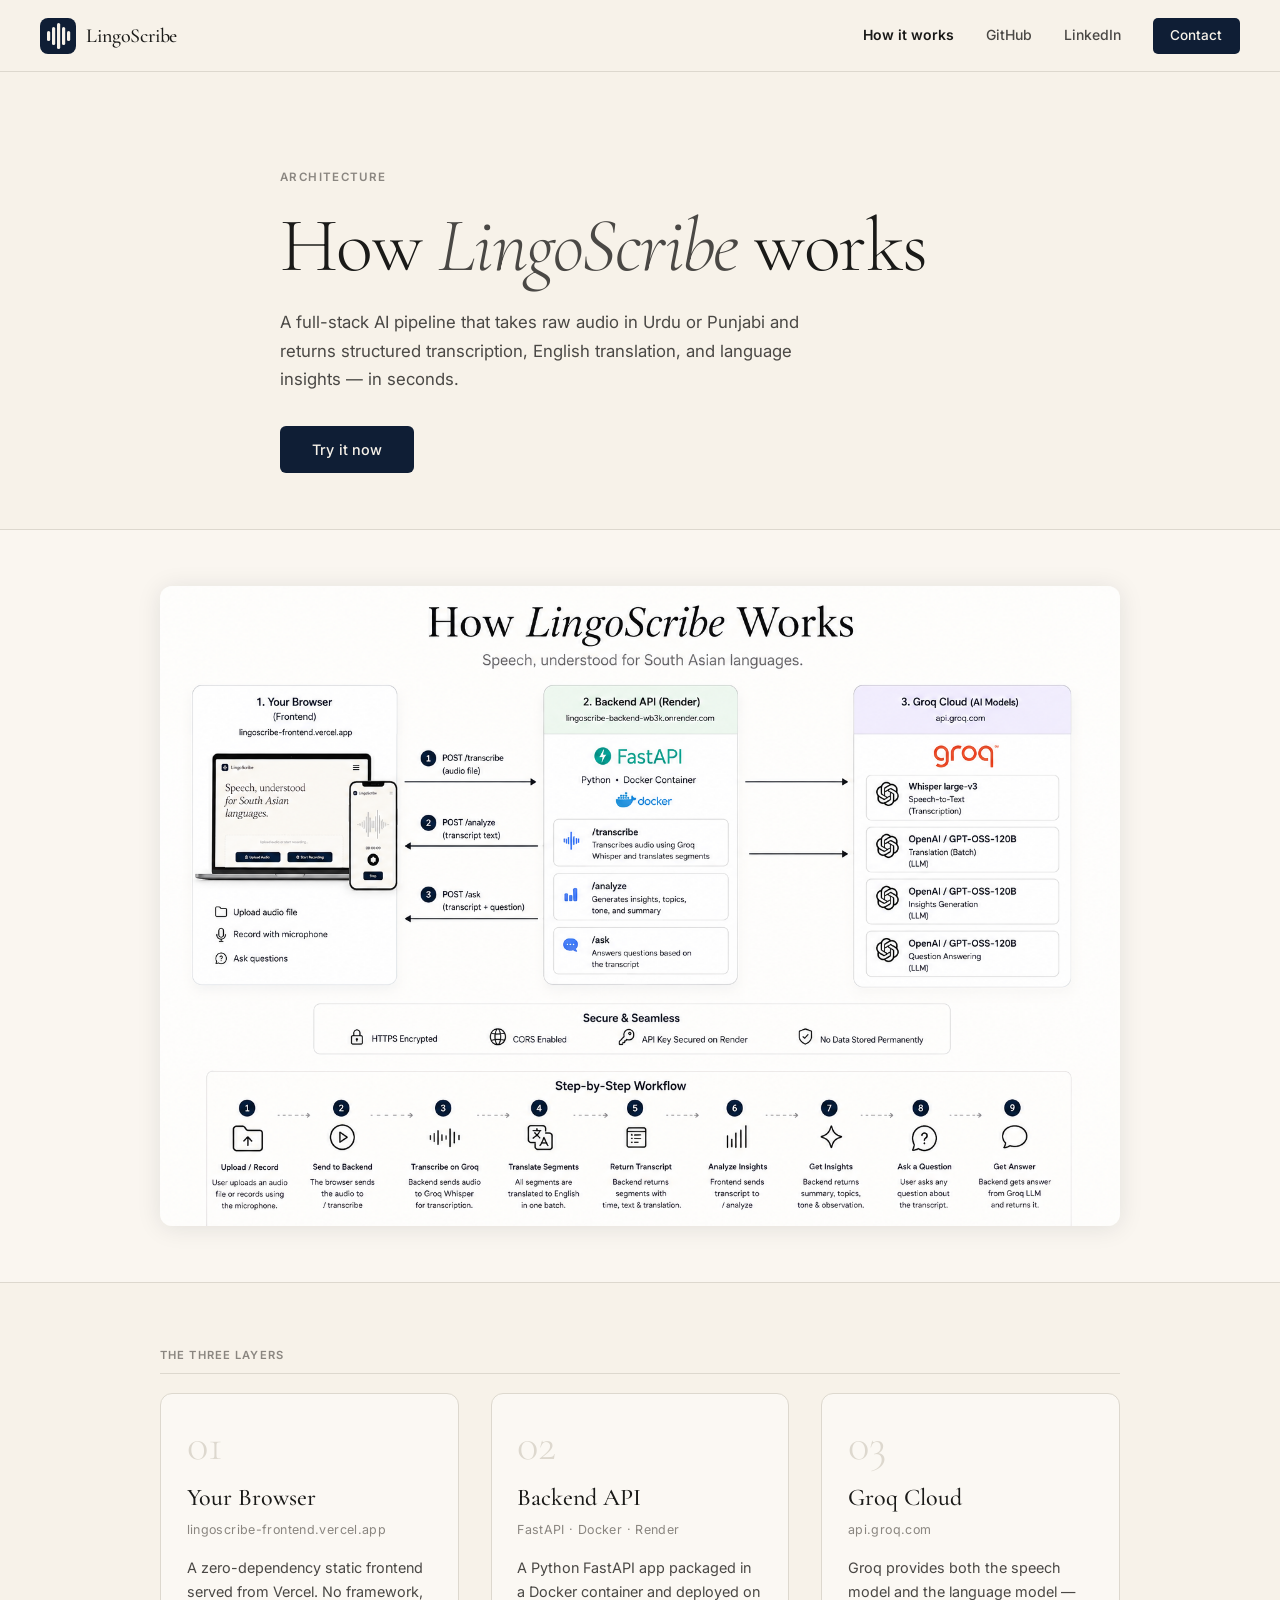
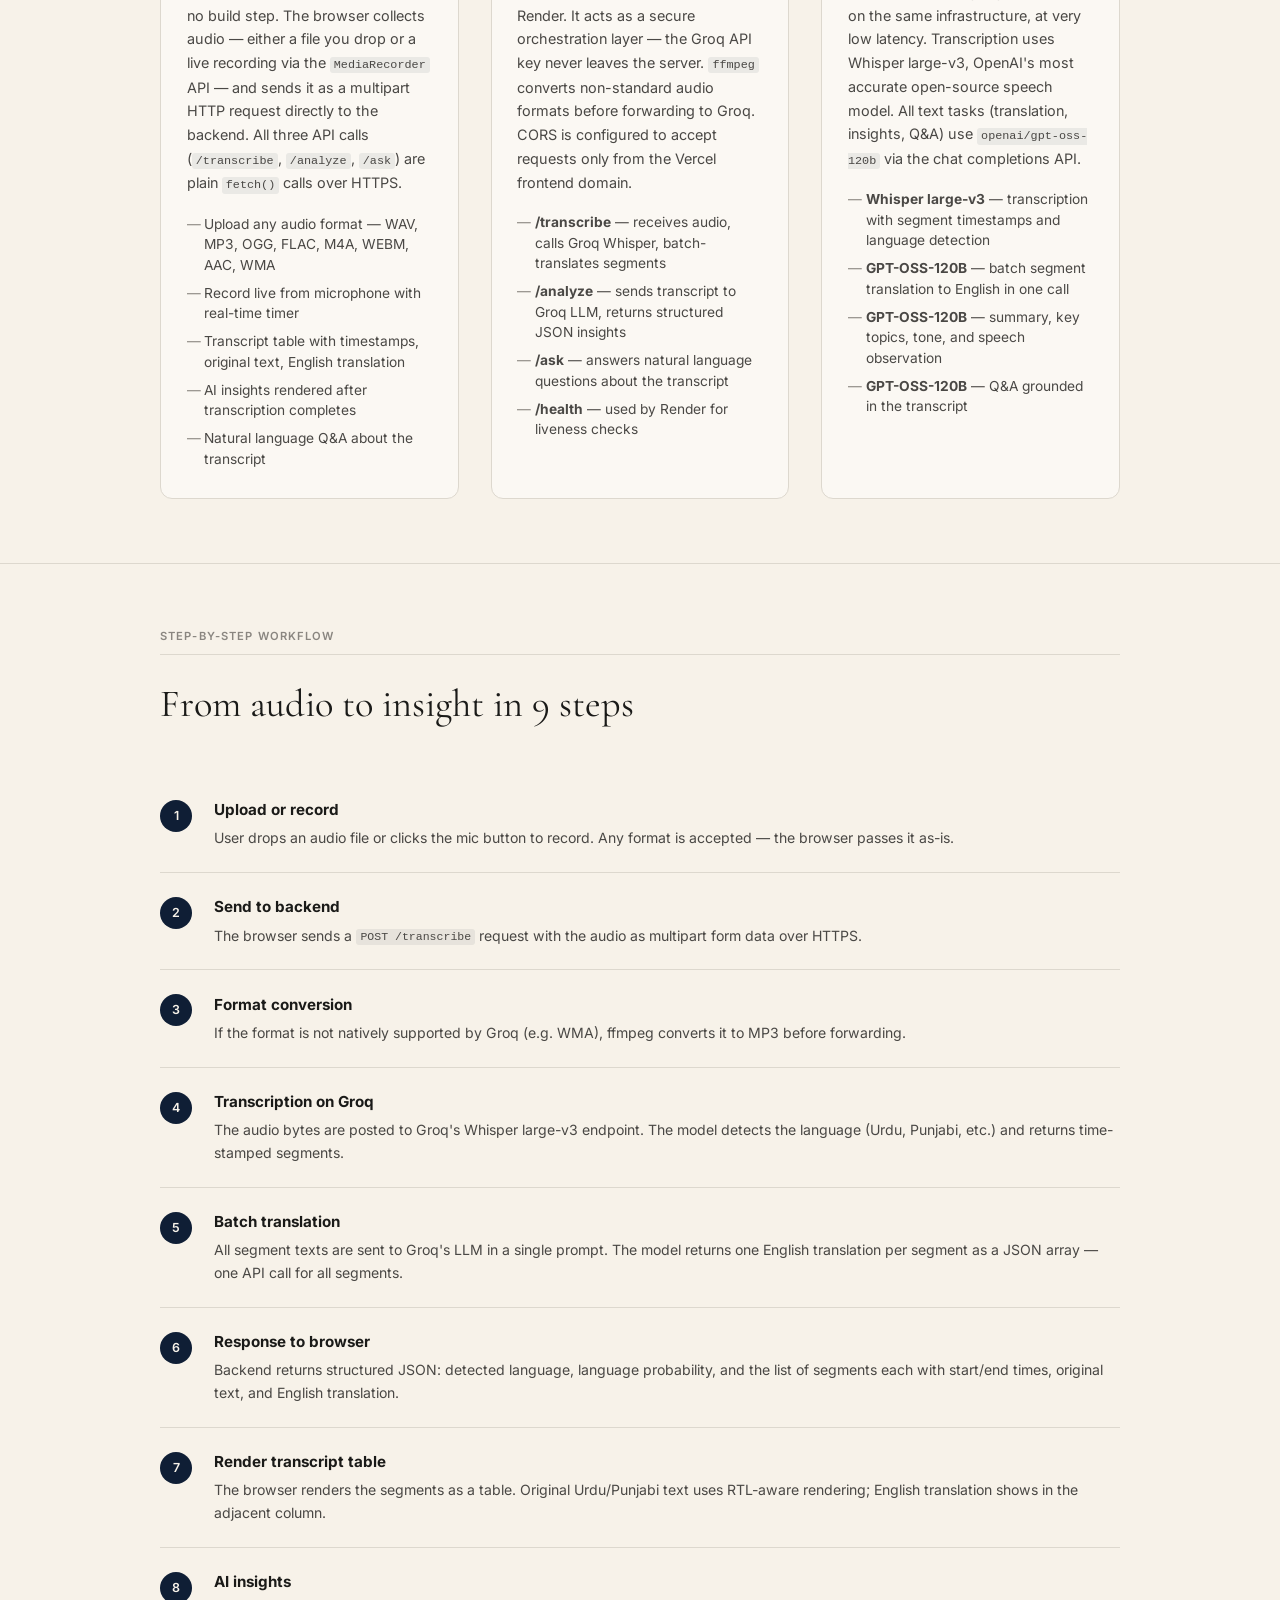
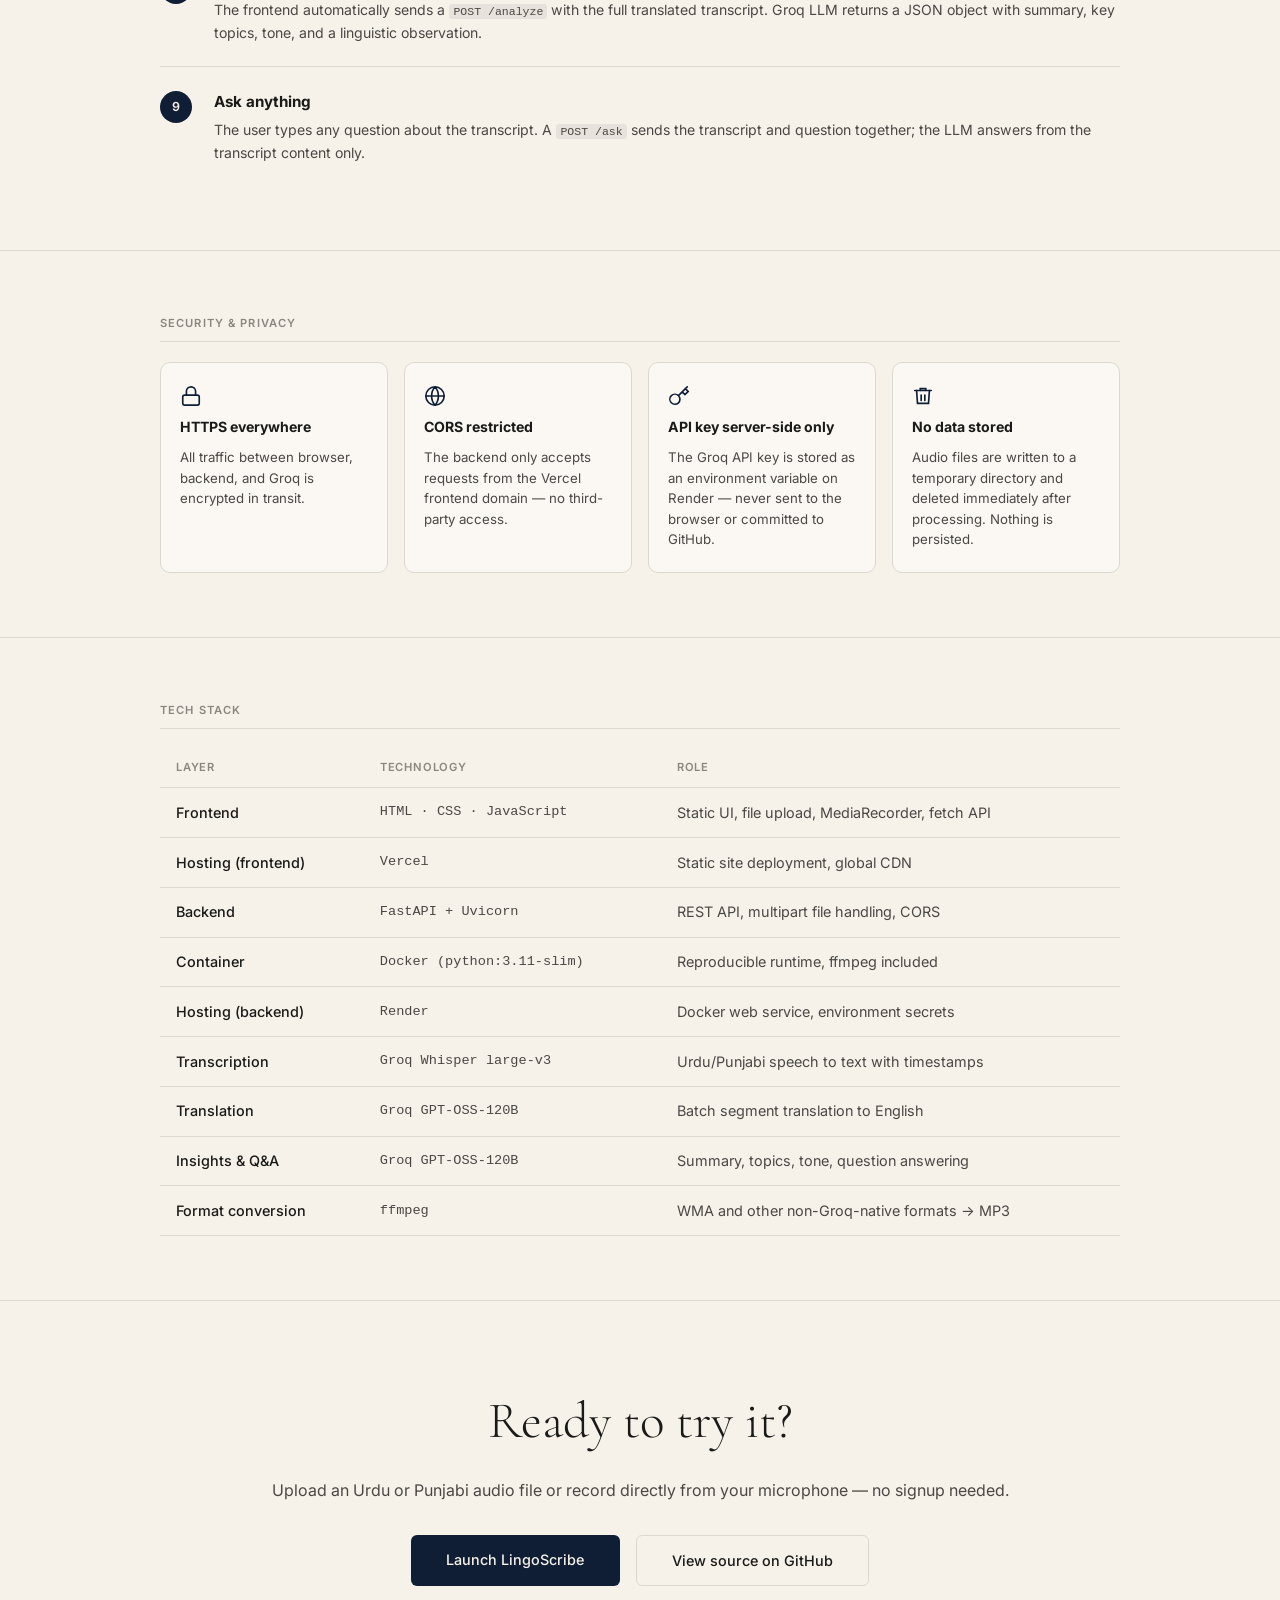
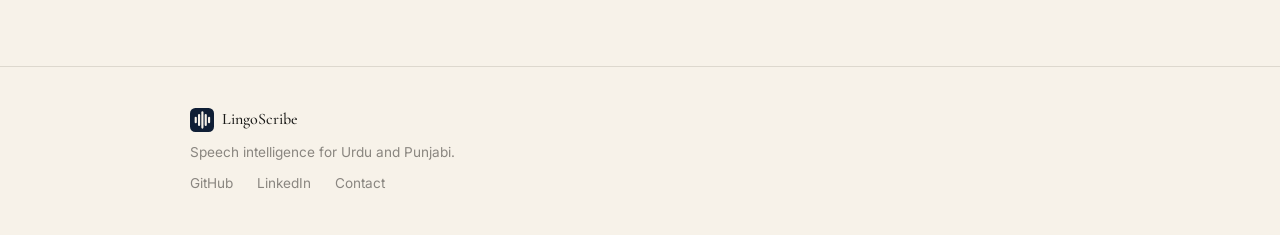
==== how-it-works.html @ 5755744e "Add How It Works page with architecture diagram - how-it-works.html: full pipeline breakdown — three" ====
<!DOCTYPE html>
<html lang="en">
<head>
  <meta charset="UTF-8" />
  <meta name="viewport" content="width=device-width, initial-scale=1.0" />
  <title>How LingoScribe Works — Urdu & Punjabi AI Speech Pipeline Explained</title>

  <!-- Primary SEO -->
  <meta name="description" content="Learn how LingoScribe transcribes Urdu and Punjabi speech to text. A step-by-step breakdown of the browser, FastAPI backend, Groq Whisper, and LLM translation pipeline." />
  <meta name="keywords" content="how urdu speech recognition works, urdu speech to text pipeline, groq whisper urdu, fastapi speech recognition, punjabi ai transcription, speech to text api urdu, urdu nlp pipeline, audio transcription architecture" />
  <meta name="author" content="Muhammad Farhan" />
  <meta name="robots" content="index, follow" />
  <meta name="theme-color" content="#0F1E35" />
  <link rel="canonical" href="https://lingoscribe-frontend.vercel.app/how-it-works.html" />

  <!-- Open Graph -->
  <meta property="og:type" content="article" />
  <meta property="og:site_name" content="LingoScribe" />
  <meta property="og:title" content="How LingoScribe Works — Urdu & Punjabi AI Speech Pipeline" />
  <meta property="og:description" content="Step-by-step breakdown of how LingoScribe transcribes Urdu and Punjabi audio — from browser upload through Groq Whisper, LLM translation, and AI insights." />
  <meta property="og:url" content="https://lingoscribe-frontend.vercel.app/how-it-works.html" />
  <meta property="og:image" content="https://lingoscribe-frontend.vercel.app/how-it-works-diagram.png" />
  <meta property="og:image:width" content="1344" />
  <meta property="og:image:height" content="896" />
  <meta property="og:image:alt" content="LingoScribe system architecture — browser, FastAPI backend, Groq Whisper and LLM" />

  <!-- Twitter Card -->
  <meta name="twitter:card" content="summary_large_image" />
  <meta name="twitter:title" content="How LingoScribe Works — Urdu & Punjabi AI Speech Pipeline" />
  <meta name="twitter:description" content="Step-by-step breakdown of how LingoScribe transcribes Urdu and Punjabi speech — Groq Whisper, LLM translation, FastAPI, Docker." />
  <meta name="twitter:image" content="https://lingoscribe-frontend.vercel.app/how-it-works-diagram.png" />
  <meta name="twitter:image:alt" content="LingoScribe architecture diagram" />
  <meta name="twitter:creator" content="@muhmdfarhan0" />

  <!-- Structured Data -->
  <script type="application/ld+json">
  {
    "@context": "https://schema.org",
    "@type": "TechArticle",
    "headline": "How LingoScribe Works — Urdu & Punjabi AI Speech Pipeline Explained",
    "description": "A detailed walkthrough of the LingoScribe speech-to-text pipeline: browser upload, FastAPI backend on Render, Groq Whisper large-v3 transcription, LLM batch translation, and AI insights.",
    "url": "https://lingoscribe-frontend.vercel.app/how-it-works.html",
    "image": "https://lingoscribe-frontend.vercel.app/how-it-works-diagram.png",
    "author": {
      "@type": "Person",
      "name": "Muhammad Farhan",
      "url": "https://www.farhanai.online"
    },
    "publisher": {
      "@type": "Organization",
      "name": "LingoScribe",
      "url": "https://lingoscribe-frontend.vercel.app"
    },
    "about": {
      "@type": "SoftwareApplication",
      "name": "LingoScribe",
      "applicationCategory": "MultimediaApplication"
    },
    "keywords": "urdu speech to text, groq whisper, fastapi, punjabi transcription, nlp pipeline"
  }
  </script>

  <link rel="preconnect" href="https://fonts.googleapis.com" />
  <link rel="preconnect" href="https://fonts.gstatic.com" crossorigin />
  <link href="https://fonts.googleapis.com/css2?family=Cormorant+Garamond:ital,wght@0,300;0,400;0,500;0,600;1,300;1,400;1,500&family=Inter:wght@300;400;500;600&display=swap" rel="stylesheet" />
  <link rel="stylesheet" href="style.css" />
  <link rel="stylesheet" href="how-it-works.css" />
</head>
<body>

  <!-- NAV -->
  <nav>
    <a href="/" class="nav-brand">
      <svg class="logo-mark" width="36" height="36" viewBox="0 0 36 36" fill="none" xmlns="http://www.w3.org/2000/svg">
        <rect width="36" height="36" rx="8" fill="#0F1E35"/>
        <rect x="7"  y="13" width="3.2" height="10" rx="1.6" fill="#F7F2E9"/>
        <rect x="12" y="9"  width="3.2" height="18" rx="1.6" fill="#F7F2E9"/>
        <rect x="17" y="5"  width="3.2" height="26" rx="1.6" fill="#F7F2E9"/>
        <rect x="22" y="9"  width="3.2" height="18" rx="1.6" fill="#F7F2E9"/>
        <rect x="27" y="13" width="3.2" height="10" rx="1.6" fill="#F7F2E9"/>
      </svg>
      <span class="wordmark">LingoScribe</span>
    </a>
    <div class="nav-links">
      <a href="/how-it-works.html" class="nav-active">How it works</a>
      <a href="https://github.com/muhmdfarhan0" target="_blank" rel="noopener">GitHub</a>
      <a href="https://www.linkedin.com/in/muhammad-farhan07567" target="_blank" rel="noopener">LinkedIn</a>
      <a href="https://www.farhanai.online/contact" target="_blank" rel="noopener" class="nav-cta">Contact</a>
    </div>
  </nav>

  <!-- HERO -->
  <section class="hiw-hero">
    <div class="hiw-hero-inner">
      <p class="hiw-eyebrow">Architecture</p>
      <h1 class="hiw-heading">
        How <em>LingoScribe</em> works
      </h1>
      <p class="hiw-desc">
        A full-stack AI pipeline that takes raw audio in Urdu or Punjabi and returns
        structured transcription, English translation, and language insights — in seconds.
      </p>
      <a href="/" class="hiw-try-btn">Try it now</a>
    </div>
  </section>

  <!-- DIAGRAM -->
  <section class="hiw-diagram-section">
    <div class="hiw-inner">
      <img
        src="how-it-works-diagram.png"
        alt="LingoScribe system architecture showing browser, FastAPI backend on Render, and Groq Cloud with Whisper large-v3 and LLM models"
        class="hiw-diagram"
        width="1344"
        height="896"
        loading="eager"
      />
    </div>
  </section>

  <!-- THREE PILLARS -->
  <section class="hiw-pillars">
    <div class="hiw-inner">
      <div class="hiw-section-label">The three layers</div>
      <div class="hiw-pillars-grid">

        <article class="hiw-pillar">
          <div class="hiw-pillar-num">01</div>
          <h2 class="hiw-pillar-title">Your Browser</h2>
          <p class="hiw-pillar-sub">lingoscribe-frontend.vercel.app</p>
          <p class="hiw-pillar-body">
            A zero-dependency static frontend served from Vercel. No framework, no build step.
            The browser collects audio — either a file you drop or a live recording via the
            <code>MediaRecorder</code> API — and sends it as a multipart HTTP request directly
            to the backend. All three API calls (<code>/transcribe</code>, <code>/analyze</code>,
            <code>/ask</code>) are plain <code>fetch()</code> calls over HTTPS.
          </p>
          <ul class="hiw-pillar-list">
            <li>Upload any audio format — WAV, MP3, OGG, FLAC, M4A, WEBM, AAC, WMA</li>
            <li>Record live from microphone with real-time timer</li>
            <li>Transcript table with timestamps, original text, English translation</li>
            <li>AI insights rendered after transcription completes</li>
            <li>Natural language Q&amp;A about the transcript</li>
          </ul>
        </article>

        <article class="hiw-pillar">
          <div class="hiw-pillar-num">02</div>
          <h2 class="hiw-pillar-title">Backend API</h2>
          <p class="hiw-pillar-sub">FastAPI · Docker · Render</p>
          <p class="hiw-pillar-body">
            A Python FastAPI app packaged in a Docker container and deployed on Render.
            It acts as a secure orchestration layer — the Groq API key never leaves the server.
            <code>ffmpeg</code> converts non-standard audio formats before forwarding to Groq.
            CORS is configured to accept requests only from the Vercel frontend domain.
          </p>
          <ul class="hiw-pillar-list">
            <li><strong>/transcribe</strong> — receives audio, calls Groq Whisper, batch-translates segments</li>
            <li><strong>/analyze</strong> — sends transcript to Groq LLM, returns structured JSON insights</li>
            <li><strong>/ask</strong> — answers natural language questions about the transcript</li>
            <li><strong>/health</strong> — used by Render for liveness checks</li>
          </ul>
        </article>

        <article class="hiw-pillar">
          <div class="hiw-pillar-num">03</div>
          <h2 class="hiw-pillar-title">Groq Cloud</h2>
          <p class="hiw-pillar-sub">api.groq.com</p>
          <p class="hiw-pillar-body">
            Groq provides both the speech model and the language model — on the same
            infrastructure, at very low latency. Transcription uses Whisper large-v3,
            OpenAI's most accurate open-source speech model. All text tasks (translation,
            insights, Q&amp;A) use <code>openai/gpt-oss-120b</code> via the chat completions API.
          </p>
          <ul class="hiw-pillar-list">
            <li><strong>Whisper large-v3</strong> — transcription with segment timestamps and language detection</li>
            <li><strong>GPT-OSS-120B</strong> — batch segment translation to English in one call</li>
            <li><strong>GPT-OSS-120B</strong> — summary, key topics, tone, and speech observation</li>
            <li><strong>GPT-OSS-120B</strong> — Q&amp;A grounded in the transcript</li>
          </ul>
        </article>

      </div>
    </div>
  </section>

  <!-- STEP BY STEP -->
  <section class="hiw-steps">
    <div class="hiw-inner">
      <div class="hiw-section-label">Step-by-step workflow</div>
      <h2 class="hiw-steps-heading">From audio to insight in 9 steps</h2>
      <ol class="hiw-steps-list">
        <li class="hiw-step">
          <span class="hiw-step-num">1</span>
          <div>
            <strong>Upload or record</strong>
            <p>User drops an audio file or clicks the mic button to record. Any format is accepted — the browser passes it as-is.</p>
          </div>
        </li>
        <li class="hiw-step">
          <span class="hiw-step-num">2</span>
          <div>
            <strong>Send to backend</strong>
            <p>The browser sends a <code>POST /transcribe</code> request with the audio as multipart form data over HTTPS.</p>
          </div>
        </li>
        <li class="hiw-step">
          <span class="hiw-step-num">3</span>
          <div>
            <strong>Format conversion</strong>
            <p>If the format is not natively supported by Groq (e.g. WMA), ffmpeg converts it to MP3 before forwarding.</p>
          </div>
        </li>
        <li class="hiw-step">
          <span class="hiw-step-num">4</span>
          <div>
            <strong>Transcription on Groq</strong>
            <p>The audio bytes are posted to Groq's Whisper large-v3 endpoint. The model detects the language (Urdu, Punjabi, etc.) and returns time-stamped segments.</p>
          </div>
        </li>
        <li class="hiw-step">
          <span class="hiw-step-num">5</span>
          <div>
            <strong>Batch translation</strong>
            <p>All segment texts are sent to Groq's LLM in a single prompt. The model returns one English translation per segment as a JSON array — one API call for all segments.</p>
          </div>
        </li>
        <li class="hiw-step">
          <span class="hiw-step-num">6</span>
          <div>
            <strong>Response to browser</strong>
            <p>Backend returns structured JSON: detected language, language probability, and the list of segments each with start/end times, original text, and English translation.</p>
          </div>
        </li>
        <li class="hiw-step">
          <span class="hiw-step-num">7</span>
          <div>
            <strong>Render transcript table</strong>
            <p>The browser renders the segments as a table. Original Urdu/Punjabi text uses RTL-aware rendering; English translation shows in the adjacent column.</p>
          </div>
        </li>
        <li class="hiw-step">
          <span class="hiw-step-num">8</span>
          <div>
            <strong>AI insights</strong>
            <p>The frontend automatically sends a <code>POST /analyze</code> with the full translated transcript. Groq LLM returns a JSON object with summary, key topics, tone, and a linguistic observation.</p>
          </div>
        </li>
        <li class="hiw-step">
          <span class="hiw-step-num">9</span>
          <div>
            <strong>Ask anything</strong>
            <p>The user types any question about the transcript. A <code>POST /ask</code> sends the transcript and question together; the LLM answers from the transcript content only.</p>
          </div>
        </li>
      </ol>
    </div>
  </section>

  <!-- SECURITY -->
  <section class="hiw-security">
    <div class="hiw-inner">
      <div class="hiw-section-label">Security &amp; privacy</div>
      <div class="hiw-security-grid">
        <div class="hiw-security-card">
          <svg width="22" height="22" viewBox="0 0 24 24" fill="none" stroke="currentColor" stroke-width="1.8" stroke-linecap="round">
            <rect x="3" y="11" width="18" height="11" rx="2"/><path d="M7 11V7a5 5 0 0110 0v4"/>
          </svg>
          <strong>HTTPS everywhere</strong>
          <p>All traffic between browser, backend, and Groq is encrypted in transit.</p>
        </div>
        <div class="hiw-security-card">
          <svg width="22" height="22" viewBox="0 0 24 24" fill="none" stroke="currentColor" stroke-width="1.8" stroke-linecap="round">
            <circle cx="12" cy="12" r="10"/><path d="M2 12h20M12 2a15.3 15.3 0 010 20M12 2a15.3 15.3 0 000 20"/>
          </svg>
          <strong>CORS restricted</strong>
          <p>The backend only accepts requests from the Vercel frontend domain — no third-party access.</p>
        </div>
        <div class="hiw-security-card">
          <svg width="22" height="22" viewBox="0 0 24 24" fill="none" stroke="currentColor" stroke-width="1.8" stroke-linecap="round">
            <path d="M21 2l-2 2m-7.61 7.61a5.5 5.5 0 11-7.778 7.778 5.5 5.5 0 017.777-7.777zm0 0L15.5 7.5m0 0l3 3L22 7l-3-3m-3.5 3.5L19 4"/>
          </svg>
          <strong>API key server-side only</strong>
          <p>The Groq API key is stored as an environment variable on Render — never sent to the browser or committed to GitHub.</p>
        </div>
        <div class="hiw-security-card">
          <svg width="22" height="22" viewBox="0 0 24 24" fill="none" stroke="currentColor" stroke-width="1.8" stroke-linecap="round">
            <polyline points="3 6 5 6 21 6"/><path d="M19 6l-1 14H6L5 6"/><path d="M10 11v6M14 11v6"/><path d="M9 6V4h6v2"/>
          </svg>
          <strong>No data stored</strong>
          <p>Audio files are written to a temporary directory and deleted immediately after processing. Nothing is persisted.</p>
        </div>
      </div>
    </div>
  </section>

  <!-- TECH STACK -->
  <section class="hiw-stack">
    <div class="hiw-inner">
      <div class="hiw-section-label">Tech stack</div>
      <div class="hiw-stack-table-wrap">
        <table class="hiw-stack-table">
          <thead>
            <tr><th>Layer</th><th>Technology</th><th>Role</th></tr>
          </thead>
          <tbody>
            <tr><td>Frontend</td><td>HTML · CSS · JavaScript</td><td>Static UI, file upload, MediaRecorder, fetch API</td></tr>
            <tr><td>Hosting (frontend)</td><td>Vercel</td><td>Static site deployment, global CDN</td></tr>
            <tr><td>Backend</td><td>FastAPI + Uvicorn</td><td>REST API, multipart file handling, CORS</td></tr>
            <tr><td>Container</td><td>Docker (python:3.11-slim)</td><td>Reproducible runtime, ffmpeg included</td></tr>
            <tr><td>Hosting (backend)</td><td>Render</td><td>Docker web service, environment secrets</td></tr>
            <tr><td>Transcription</td><td>Groq Whisper large-v3</td><td>Urdu/Punjabi speech to text with timestamps</td></tr>
            <tr><td>Translation</td><td>Groq GPT-OSS-120B</td><td>Batch segment translation to English</td></tr>
            <tr><td>Insights &amp; Q&amp;A</td><td>Groq GPT-OSS-120B</td><td>Summary, topics, tone, question answering</td></tr>
            <tr><td>Format conversion</td><td>ffmpeg</td><td>WMA and other non-Groq-native formats → MP3</td></tr>
          </tbody>
        </table>
      </div>
    </div>
  </section>

  <!-- CTA -->
  <section class="hiw-cta">
    <div class="hiw-inner hiw-cta-inner">
      <h2 class="hiw-cta-heading">Ready to try it?</h2>
      <p class="hiw-cta-desc">Upload an Urdu or Punjabi audio file or record directly from your microphone — no signup needed.</p>
      <div class="hiw-cta-links">
        <a href="/" class="hiw-cta-btn-primary">Launch LingoScribe</a>
        <a href="https://github.com/muhmdfarhan0/lingoscribe-backend" target="_blank" rel="noopener" class="hiw-cta-btn-secondary">View source on GitHub</a>
      </div>
    </div>
  </section>

  <!-- FOOTER -->
  <footer>
    <div class="footer-inner">
      <div class="footer-brand">
        <svg width="24" height="24" viewBox="0 0 36 36" fill="none">
          <rect width="36" height="36" rx="8" fill="#0F1E35"/>
          <rect x="7"  y="13" width="3.2" height="10" rx="1.6" fill="#F7F2E9"/>
          <rect x="12" y="9"  width="3.2" height="18" rx="1.6" fill="#F7F2E9"/>
          <rect x="17" y="5"  width="3.2" height="26" rx="1.6" fill="#F7F2E9"/>
          <rect x="22" y="9"  width="3.2" height="18" rx="1.6" fill="#F7F2E9"/>
          <rect x="27" y="13" width="3.2" height="10" rx="1.6" fill="#F7F2E9"/>
        </svg>
        <span>LingoScribe</span>
      </div>
      <p class="footer-desc">Speech intelligence for Urdu and Punjabi.</p>
      <div class="footer-links">
        <a href="https://github.com/muhmdfarhan0" target="_blank" rel="noopener">GitHub</a>
        <a href="https://www.linkedin.com/in/muhammad-farhan07567" target="_blank" rel="noopener">LinkedIn</a>
        <a href="https://www.farhanai.online/contact" target="_blank" rel="noopener">Contact</a>
      </div>
    </div>
  </footer>

</body>
</html>
---- style.css ----
/* Reset */
*, *::before, *::after { box-sizing: border-box; margin: 0; padding: 0; }

:root {
  --cream:    #F7F2E9;
  --cream-dk: #EDE8DF;
  --border:   #DDD8CE;
  --ink:      #1A1A18;
  --ink-2:    #4A4845;
  --ink-3:    #8A8680;
  --navy:     #0F1E35;
  --navy-lt:  #1C2F4A;
  --serif:    'Cormorant Garamond', Georgia, serif;
  --sans:     'Inter', system-ui, sans-serif;
}

html { scroll-behavior: smooth; }
body {
  background: var(--cream); color: var(--ink);
  font-family: var(--sans); font-size: 16px; line-height: 1.6;
  min-height: 100vh; display: flex; flex-direction: column;
}

/* Nav */
nav {
  position: sticky; top: 0; z-index: 100;
  display: flex; align-items: center; justify-content: space-between;
  padding: 1.1rem 2.5rem; background: var(--cream);
  border-bottom: 1px solid var(--border);
}
.nav-brand { display: flex; align-items: center; gap: 0.65rem; text-decoration: none; color: var(--ink); }
.logo-mark { display: block; flex-shrink: 0; }
.wordmark { font-family: var(--serif); font-size: 1.25rem; font-weight: 500; letter-spacing: -0.01em; }
.nav-links { display: flex; align-items: center; gap: 2rem; }
.nav-links a { font-size: 0.875rem; font-weight: 500; color: var(--ink-2); text-decoration: none; transition: color .15s; }
.nav-links a:hover { color: var(--ink); }
.nav-cta { padding: .45rem 1.1rem; background: var(--navy); color: var(--cream) !important; border-radius: 5px; font-size: .85rem !important; }
.nav-cta:hover { background: var(--navy-lt) !important; }

/* Hero */
.hero { flex: 1; display: flex; align-items: flex-start; justify-content: center; padding: 6rem 2rem 4rem; }
.hero-inner { max-width: 780px; width: 100%; }
.hero-heading {
  font-family: var(--serif);
  font-size: clamp(3rem, 7vw, 5.5rem);
  font-weight: 300; line-height: 1.08; letter-spacing: -0.025em;
  color: var(--ink); margin-bottom: 1.6rem;
}
.hero-sub { display: block; font-style: italic; font-weight: 300; color: var(--ink-2); }
.hero-desc { font-size: 1.05rem; color: var(--ink-2); max-width: 520px; line-height: 1.7; margin-bottom: 2.8rem; }

/* Upload */
.upload-zone {
  border: 1.5px dashed var(--border); border-radius: 10px; padding: 2.8rem 2rem;
  display: flex; flex-direction: column; align-items: center; gap: .7rem;
  cursor: pointer; transition: border-color .2s, background .2s;
  background: rgba(255,255,255,.35); text-align: center; color: var(--ink-3);
}
.upload-zone:hover, .upload-zone.drag-over {
  border-color: var(--navy); background: rgba(255,255,255,.55); color: var(--ink-2);
}
.upload-zone input[type=file] { display: none; }
.upload-text { display: flex; flex-direction: column; gap: .2rem; }
.upload-primary { font-size: .95rem; font-weight: 500; color: var(--ink-2); }
.upload-secondary { font-size: .85rem; }
.file-browse { cursor: pointer; color: var(--navy); text-decoration: underline; text-underline-offset: 2px; }
.upload-formats { font-size: .75rem; letter-spacing: .04em; color: var(--ink-3); margin-top: .3rem; }
.upload-actions { display: flex; align-items: center; justify-content: space-between; margin-top: 1.2rem; gap: 1rem; }
.selected-file { font-size: .875rem; color: var(--ink-2); flex: 1; overflow: hidden; text-overflow: ellipsis; white-space: nowrap; }

button {
  font-family: var(--sans); font-size: .9rem; font-weight: 500; border: none; border-radius: 6px;
  padding: .7rem 2rem; cursor: pointer; transition: opacity .2s, background .2s;
  background: var(--navy); color: var(--cream); letter-spacing: .01em;
}
button:hover:not(:disabled) { background: var(--navy-lt); }
button:disabled { opacity: .38; cursor: not-allowed; }

/* Divider */
.input-divider {
  display: flex; align-items: center; gap: 1rem;
  margin: 1.4rem 0; color: var(--ink-3); font-size: .82rem; letter-spacing: .04em;
}
.input-divider::before, .input-divider::after {
  content: ""; flex: 1; height: 1px; background: var(--border);
}

/* Record */
.record-section {
  border: 1.5px dashed var(--border); border-radius: 10px;
  padding: 2rem; display: flex; flex-direction: column; align-items: center; gap: .75rem;
  background: rgba(255,255,255,.35); transition: border-color .2s;
}
.record-section:hover { border-color: #c5c0b8; }
.mic-btn {
  width: 60px; height: 60px; border-radius: 50%;
  background: var(--navy); color: var(--cream);
  display: flex; align-items: center; justify-content: center;
  padding: 0; position: relative; flex-shrink: 0;
  transition: background .2s, transform .1s;
}
.mic-btn:hover:not(:disabled) { background: var(--navy-lt); transform: scale(1.05); }
.mic-btn:disabled { opacity: .38; cursor: not-allowed; transform: none; }
.mic-btn.recording { background: #b03020; }
.mic-btn.recording::after {
  content: ""; position: absolute; inset: -5px; border-radius: 50%;
  border: 2px solid #b03020; animation: mic-pulse 1.4s ease-out infinite;
}
@keyframes mic-pulse {
  0%  { transform: scale(1); opacity: .75; }
  100%{ transform: scale(1.65); opacity: 0; }
}
.record-meta { display: flex; align-items: center; gap: .6rem; }
.record-label { font-size: .875rem; color: var(--ink-2); font-weight: 500; }
.record-timer {
  font-variant-numeric: tabular-nums; font-size: .85rem;
  font-weight: 600; color: #b03020; letter-spacing: .02em;
}

/* Status */
.status-bar { background: var(--cream-dk); border-top: 1px solid var(--border); border-bottom: 1px solid var(--border); padding: 1.1rem 2.5rem; }
.status-inner { display: flex; align-items: center; gap: 1rem; max-width: 780px; margin: 0 auto; }
.wave-loader { display: flex; align-items: center; gap: 3px; height: 24px; }
.wave-loader span { display: block; width: 3px; border-radius: 2px; background: var(--navy); animation: wave 1s ease-in-out infinite; }
.wave-loader span:nth-child(1){height:8px;  animation-delay:0s}
.wave-loader span:nth-child(2){height:16px; animation-delay:.1s}
.wave-loader span:nth-child(3){height:22px; animation-delay:.2s}
.wave-loader span:nth-child(4){height:16px; animation-delay:.3s}
.wave-loader span:nth-child(5){height:8px;  animation-delay:.4s}
@keyframes wave{0%,100%{transform:scaleY(.5);opacity:.5}50%{transform:scaleY(1);opacity:1}}

/* Results */
.results { padding: 3rem 2rem; }
.results-inner { max-width: 900px; margin: 0 auto; }
.section-label {
  font-size: .7rem; font-weight: 600; letter-spacing: .1em; text-transform: uppercase;
  color: var(--ink-3); margin-bottom: 1rem; padding-bottom: .5rem; border-bottom: 1px solid var(--border);
}
.meta-row { display: flex; gap: .75rem; flex-wrap: wrap; margin-bottom: 2.5rem; }
.meta-pill {
  background: rgba(255,255,255,.6); border: 1px solid var(--border); border-radius: 6px;
  padding: .6rem 1.1rem; display: flex; flex-direction: column; gap: .15rem;
}
.meta-label { font-size: .7rem; color: var(--ink-3); letter-spacing: .06em; text-transform: uppercase; }
.meta-value { font-family: var(--serif); font-size: 1.2rem; font-weight: 500; }

/* Table */
.table-scroll { overflow-x: auto; margin-bottom: 3rem; }
.transcript-table { width: 100%; border-collapse: collapse; font-size: .9rem; }
.transcript-table thead tr { border-bottom: 1.5px solid var(--border); }
.transcript-table th { padding: .65rem 1rem; text-align: left; font-size: .7rem; font-weight: 600; letter-spacing: .07em; text-transform: uppercase; color: var(--ink-3); }
.transcript-table td { padding: .85rem 1rem; border-bottom: 1px solid var(--border); vertical-align: top; line-height: 1.55; }
.transcript-table tbody tr:hover { background: rgba(255,255,255,.45); }
.td-time { font-variant-numeric: tabular-nums; white-space: nowrap; color: var(--ink-3); font-size: .82rem; }
.td-original { font-family: var(--serif); font-size: 1.05rem; direction: auto; }
.td-translation { color: var(--ink-2); }

/* Insights */
.insights-block { margin-bottom: 2.5rem; }
.insights-grid { display: grid; grid-template-columns: 1fr 1fr; gap: 1rem; }
.insight-card {
  background: rgba(255,255,255,.5); border: 1px solid var(--border); border-radius: 10px;
  padding: 1.3rem 1.5rem; opacity: 0; transform: translateY(10px);
  transition: opacity .4s ease, transform .4s ease;
}
.insight-card.visible { opacity: 1; transform: translateY(0); }
.insight-card--wide { grid-column: 1 / -1; }
.insight-card-label { font-size: .68rem; font-weight: 600; letter-spacing: .09em; text-transform: uppercase; color: var(--ink-3); margin-bottom: .65rem; }
.insight-card-body { font-size: .95rem; color: var(--ink-2); line-height: 1.6; }
.topics-list { list-style: none; display: flex; flex-direction: column; gap: .4rem; }
.topics-list li { font-size: .88rem; color: var(--ink-2); padding-left: 1rem; position: relative; }
.topics-list li::before { content: "-"; position: absolute; left: 0; color: var(--ink-3); }

/* Ask */
.ask-block { margin-top: 1rem; }
.ask-row { display: flex; gap: .7rem; margin-bottom: 1rem; }
.ask-input {
  flex: 1; font-family: var(--sans); font-size: .9rem;
  padding: .7rem 1rem; border: 1.5px solid var(--border); border-radius: 6px;
  background: rgba(255,255,255,.6); color: var(--ink); outline: none; transition: border-color .2s;
}
.ask-input:focus { border-color: var(--navy); }
.ask-btn { padding: .7rem 1.4rem; flex-shrink: 0; }
.ask-answer {
  background: rgba(255,255,255,.55); border: 1px solid var(--border); border-radius: 8px;
  padding: 1.1rem 1.3rem; font-size: .93rem; color: var(--ink-2); line-height: 1.65;
  animation: fadeIn .3s ease;
}
@keyframes fadeIn{from{opacity:0;transform:translateY(4px)}to{opacity:1;transform:none}}

/* Error */
.error-bar {
  position: fixed; bottom: 1.5rem; left: 50%; transform: translateX(-50%);
  background: #1a0f0f; color: #f5c5c5; padding: .85rem 1.5rem; border-radius: 8px;
  display: flex; align-items: center; gap: 1.5rem;
  font-size: .87rem; max-width: 540px; width: calc(100% - 3rem);
  box-shadow: 0 4px 20px rgba(0,0,0,.25); z-index: 200;
}
.error-bar button {
  background: transparent; border: 1px solid rgba(255,255,255,.25);
  color: #f5c5c5; padding: .3rem .75rem; font-size: .8rem; border-radius: 4px; flex-shrink: 0;
}

/* Footer */
footer { border-top: 1px solid var(--border); padding: 2.5rem; background: var(--cream); }
.footer-inner { max-width: 900px; margin: 0 auto; display: flex; flex-direction: column; gap: .6rem; }
.footer-brand { display: flex; align-items: center; gap: .5rem; font-family: var(--serif); font-size: 1rem; font-weight: 500; }
.footer-desc { font-size: .85rem; color: var(--ink-3); }
.footer-links { display: flex; gap: 1.5rem; }
.footer-links a { font-size: .85rem; color: var(--ink-3); text-decoration: none; transition: color .15s; }
.footer-links a:hover { color: var(--ink); }

.hidden { display: none !important; }

@media(max-width:680px){
  nav{padding:1rem 1.2rem}
  .nav-links{gap:1rem}
  .nav-links a:not(.nav-cta){display:none}
  .hero{padding:3.5rem 1.2rem 2rem}
  .results{padding:2rem 1.2rem}
  .insights-grid{grid-template-columns:1fr}
  .insight-card--wide{grid-column:auto}
  .ask-row{flex-direction:column}
  footer{padding:2rem 1.2rem}
}
---- how-it-works.css ----
/* How It Works — page-specific styles */

/* Nav active state */
.nav-active { color: var(--ink) !important; font-weight: 600 !important; }

/* Hero */
.hiw-hero {
  padding: 6rem 2rem 3.5rem;
  border-bottom: 1px solid var(--border);
}
.hiw-hero-inner { max-width: 720px; margin: 0 auto; }
.hiw-eyebrow {
  font-size: .72rem; font-weight: 600; letter-spacing: .12em;
  text-transform: uppercase; color: var(--ink-3); margin-bottom: 1.1rem;
}
.hiw-heading {
  font-family: var(--serif);
  font-size: clamp(2.8rem, 6vw, 4.8rem);
  font-weight: 300; line-height: 1.1; letter-spacing: -.02em;
  color: var(--ink); margin-bottom: 1.2rem;
}
.hiw-heading em { font-style: italic; color: var(--ink-2); }
.hiw-desc {
  font-size: 1.05rem; color: var(--ink-2); line-height: 1.7;
  max-width: 560px; margin-bottom: 2rem;
}
.hiw-try-btn {
  display: inline-block; padding: .75rem 2rem;
  background: var(--navy); color: var(--cream);
  border-radius: 6px; font-size: .9rem; font-weight: 500;
  text-decoration: none; letter-spacing: .01em;
  transition: background .2s;
}
.hiw-try-btn:hover { background: var(--navy-lt); }

/* Shared inner container */
.hiw-inner { max-width: 960px; margin: 0 auto; }

/* Section label */
.hiw-section-label {
  font-size: .7rem; font-weight: 600; letter-spacing: .1em;
  text-transform: uppercase; color: var(--ink-3);
  margin-bottom: 1.2rem; padding-bottom: .5rem;
  border-bottom: 1px solid var(--border);
}

/* Diagram */
.hiw-diagram-section {
  padding: 3.5rem 2rem;
  background: rgba(255,255,255,.3);
  border-bottom: 1px solid var(--border);
}
.hiw-diagram {
  width: 100%; height: auto; border-radius: 12px;
  box-shadow: 0 2px 24px rgba(15,30,53,.1);
  display: block;
}

/* Three pillars */
.hiw-pillars { padding: 4rem 2rem; border-bottom: 1px solid var(--border); }
.hiw-pillars-grid { display: grid; grid-template-columns: repeat(3, 1fr); gap: 2rem; margin-top: .5rem; }
.hiw-pillar {
  background: rgba(255,255,255,.45); border: 1px solid var(--border);
  border-radius: 12px; padding: 1.8rem 1.6rem;
}
.hiw-pillar-num {
  font-family: var(--serif); font-size: 2.8rem; font-weight: 300;
  color: var(--border); line-height: 1; margin-bottom: .7rem;
}
.hiw-pillar-title {
  font-family: var(--serif); font-size: 1.5rem; font-weight: 500;
  margin-bottom: .2rem; color: var(--ink);
}
.hiw-pillar-sub { font-size: .78rem; color: var(--ink-3); margin-bottom: 1rem; letter-spacing: .03em; }
.hiw-pillar-body { font-size: .9rem; color: var(--ink-2); line-height: 1.65; margin-bottom: 1.1rem; }
.hiw-pillar-body code {
  font-family: 'Courier New', monospace; font-size: .82em;
  background: rgba(15,30,53,.07); padding: .1em .35em; border-radius: 3px;
}
.hiw-pillar-list { list-style: none; display: flex; flex-direction: column; gap: .45rem; }
.hiw-pillar-list li {
  font-size: .86rem; color: var(--ink-2); padding-left: 1.1rem; position: relative; line-height: 1.5;
}
.hiw-pillar-list li::before { content: "—"; position: absolute; left: 0; color: var(--ink-3); }

/* Steps */
.hiw-steps { padding: 4rem 2rem; border-bottom: 1px solid var(--border); }
.hiw-steps-heading {
  font-family: var(--serif); font-size: clamp(1.6rem, 3vw, 2.4rem);
  font-weight: 400; margin-bottom: 2.5rem; color: var(--ink);
}
.hiw-steps-list { list-style: none; display: flex; flex-direction: column; gap: 0; }
.hiw-step {
  display: flex; gap: 1.4rem; padding: 1.4rem 0;
  border-bottom: 1px solid var(--border);
}
.hiw-step:last-child { border-bottom: none; }
.hiw-step-num {
  flex-shrink: 0; width: 32px; height: 32px; border-radius: 50%;
  background: var(--navy); color: var(--cream);
  font-size: .78rem; font-weight: 600; display: flex;
  align-items: center; justify-content: center; margin-top: .1rem;
}
.hiw-step strong { display: block; font-size: .95rem; color: var(--ink); margin-bottom: .3rem; }
.hiw-step p { font-size: .88rem; color: var(--ink-2); line-height: 1.6; margin: 0; }
.hiw-step code {
  font-family: 'Courier New', monospace; font-size: .82em;
  background: rgba(15,30,53,.07); padding: .1em .35em; border-radius: 3px;
}

/* Security */
.hiw-security { padding: 4rem 2rem; border-bottom: 1px solid var(--border); }
.hiw-security-grid { display: grid; grid-template-columns: repeat(4, 1fr); gap: 1rem; margin-top: .5rem; }
.hiw-security-card {
  background: rgba(255,255,255,.45); border: 1px solid var(--border);
  border-radius: 10px; padding: 1.4rem 1.2rem;
  display: flex; flex-direction: column; gap: .55rem;
}
.hiw-security-card svg { color: var(--navy); flex-shrink: 0; }
.hiw-security-card strong { font-size: .88rem; color: var(--ink); }
.hiw-security-card p { font-size: .83rem; color: var(--ink-2); line-height: 1.55; margin: 0; }

/* Tech stack table */
.hiw-stack { padding: 4rem 2rem; border-bottom: 1px solid var(--border); }
.hiw-stack-table-wrap { overflow-x: auto; margin-top: .5rem; }
.hiw-stack-table { width: 100%; border-collapse: collapse; font-size: .9rem; }
.hiw-stack-table thead tr { border-bottom: 1.5px solid var(--border); }
.hiw-stack-table th {
  padding: .65rem 1rem; text-align: left;
  font-size: .7rem; font-weight: 600; letter-spacing: .07em;
  text-transform: uppercase; color: var(--ink-3);
}
.hiw-stack-table td { padding: .85rem 1rem; border-bottom: 1px solid var(--border); color: var(--ink-2); line-height: 1.5; }
.hiw-stack-table td:first-child { font-weight: 500; color: var(--ink); white-space: nowrap; }
.hiw-stack-table td:nth-child(2) { font-family: 'Courier New', monospace; font-size: .85rem; white-space: nowrap; }
.hiw-stack-table tbody tr:hover { background: rgba(255,255,255,.45); }

/* CTA */
.hiw-cta { padding: 5rem 2rem; }
.hiw-cta-inner { text-align: center; }
.hiw-cta-heading {
  font-family: var(--serif); font-size: clamp(2rem, 4vw, 3.2rem);
  font-weight: 300; margin-bottom: .9rem; color: var(--ink);
}
.hiw-cta-desc { font-size: 1rem; color: var(--ink-2); margin-bottom: 2rem; }
.hiw-cta-links { display: flex; justify-content: center; gap: 1rem; flex-wrap: wrap; }
.hiw-cta-btn-primary {
  display: inline-block; padding: .8rem 2.2rem;
  background: var(--navy); color: var(--cream);
  border-radius: 6px; font-size: .9rem; font-weight: 500;
  text-decoration: none; transition: background .2s;
}
.hiw-cta-btn-primary:hover { background: var(--navy-lt); }
.hiw-cta-btn-secondary {
  display: inline-block; padding: .8rem 2.2rem;
  background: transparent; color: var(--ink);
  border: 1.5px solid var(--border); border-radius: 6px;
  font-size: .9rem; font-weight: 500; text-decoration: none;
  transition: border-color .2s, color .2s;
}
.hiw-cta-btn-secondary:hover { border-color: var(--navy); color: var(--navy); }

/* Responsive */
@media (max-width: 860px) {
  .hiw-pillars-grid { grid-template-columns: 1fr; }
  .hiw-security-grid { grid-template-columns: 1fr 1fr; }
}
@media (max-width: 560px) {
  .hiw-hero { padding: 3.5rem 1.2rem 2.5rem; }
  .hiw-pillars, .hiw-steps, .hiw-security, .hiw-stack, .hiw-cta { padding: 3rem 1.2rem; }
  .hiw-diagram-section { padding: 2rem 1.2rem; }
  .hiw-security-grid { grid-template-columns: 1fr; }
  .hiw-cta-links { flex-direction: column; align-items: center; }
}
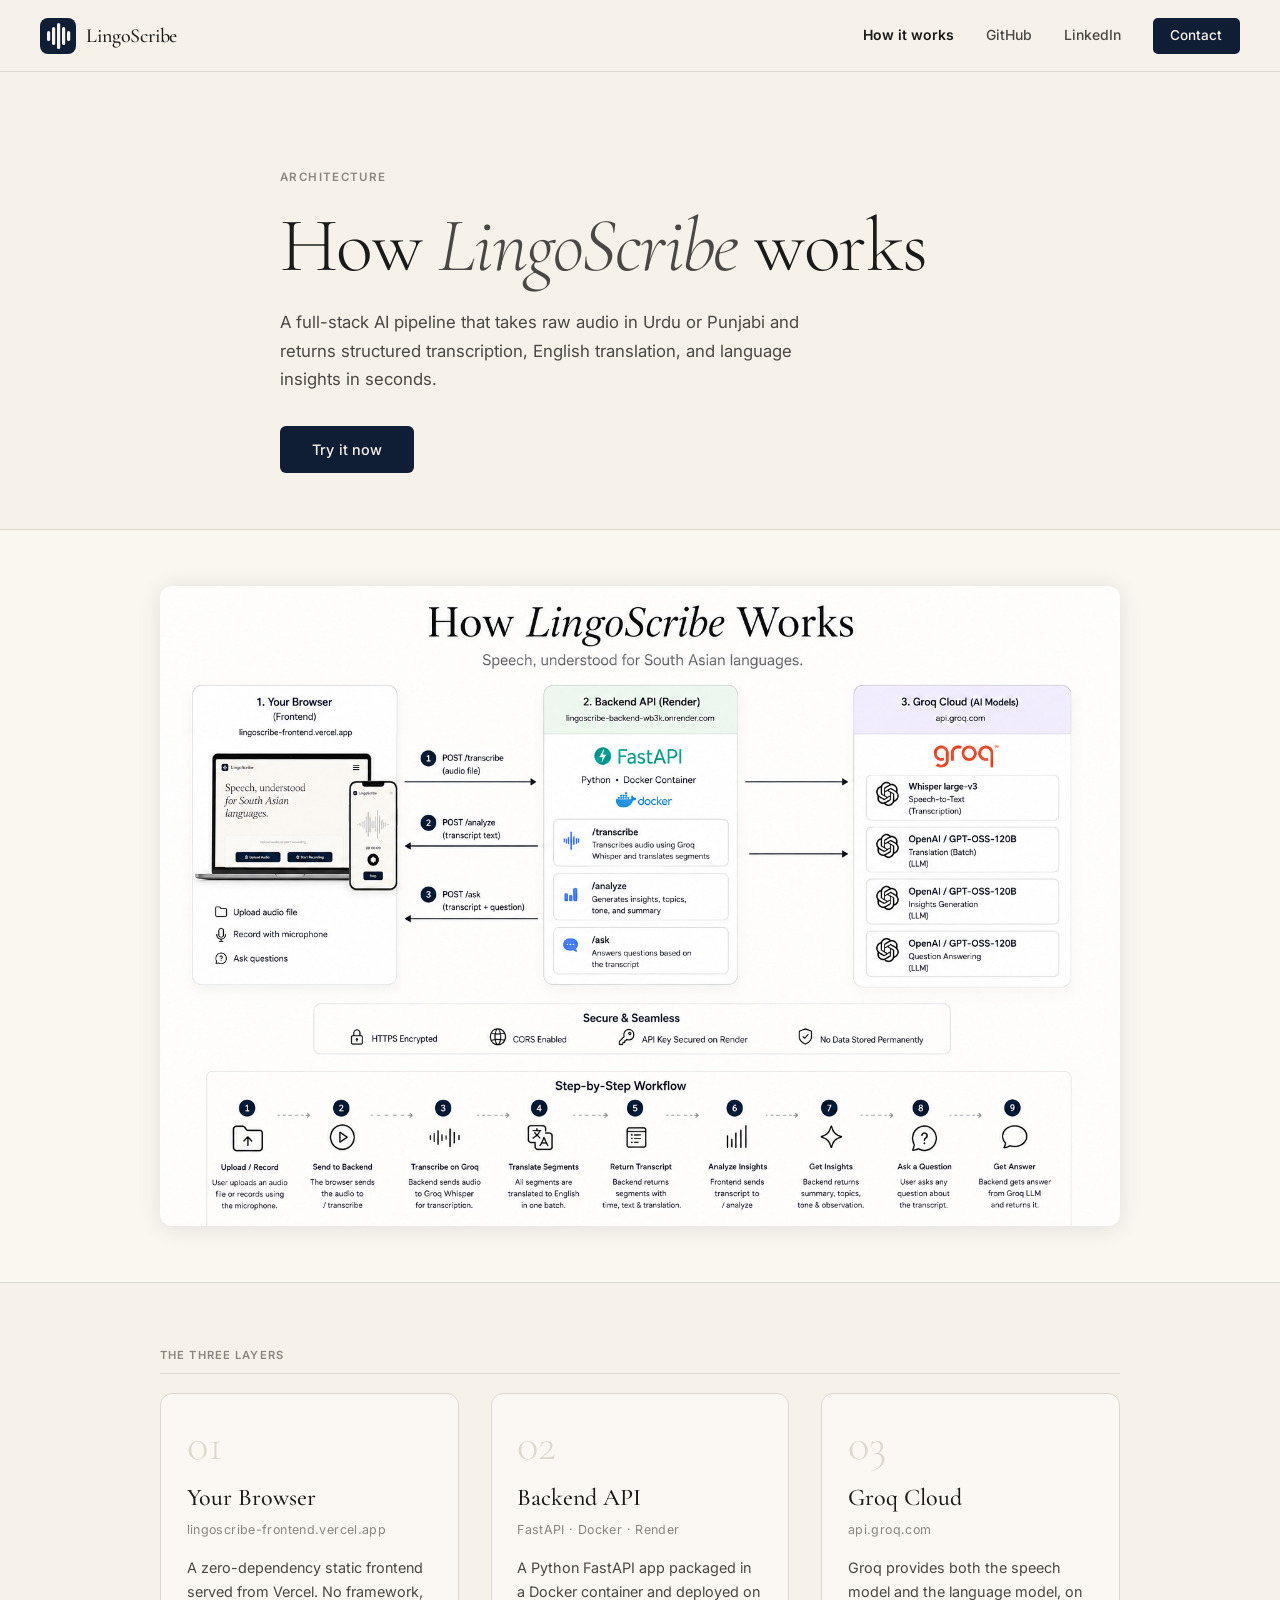
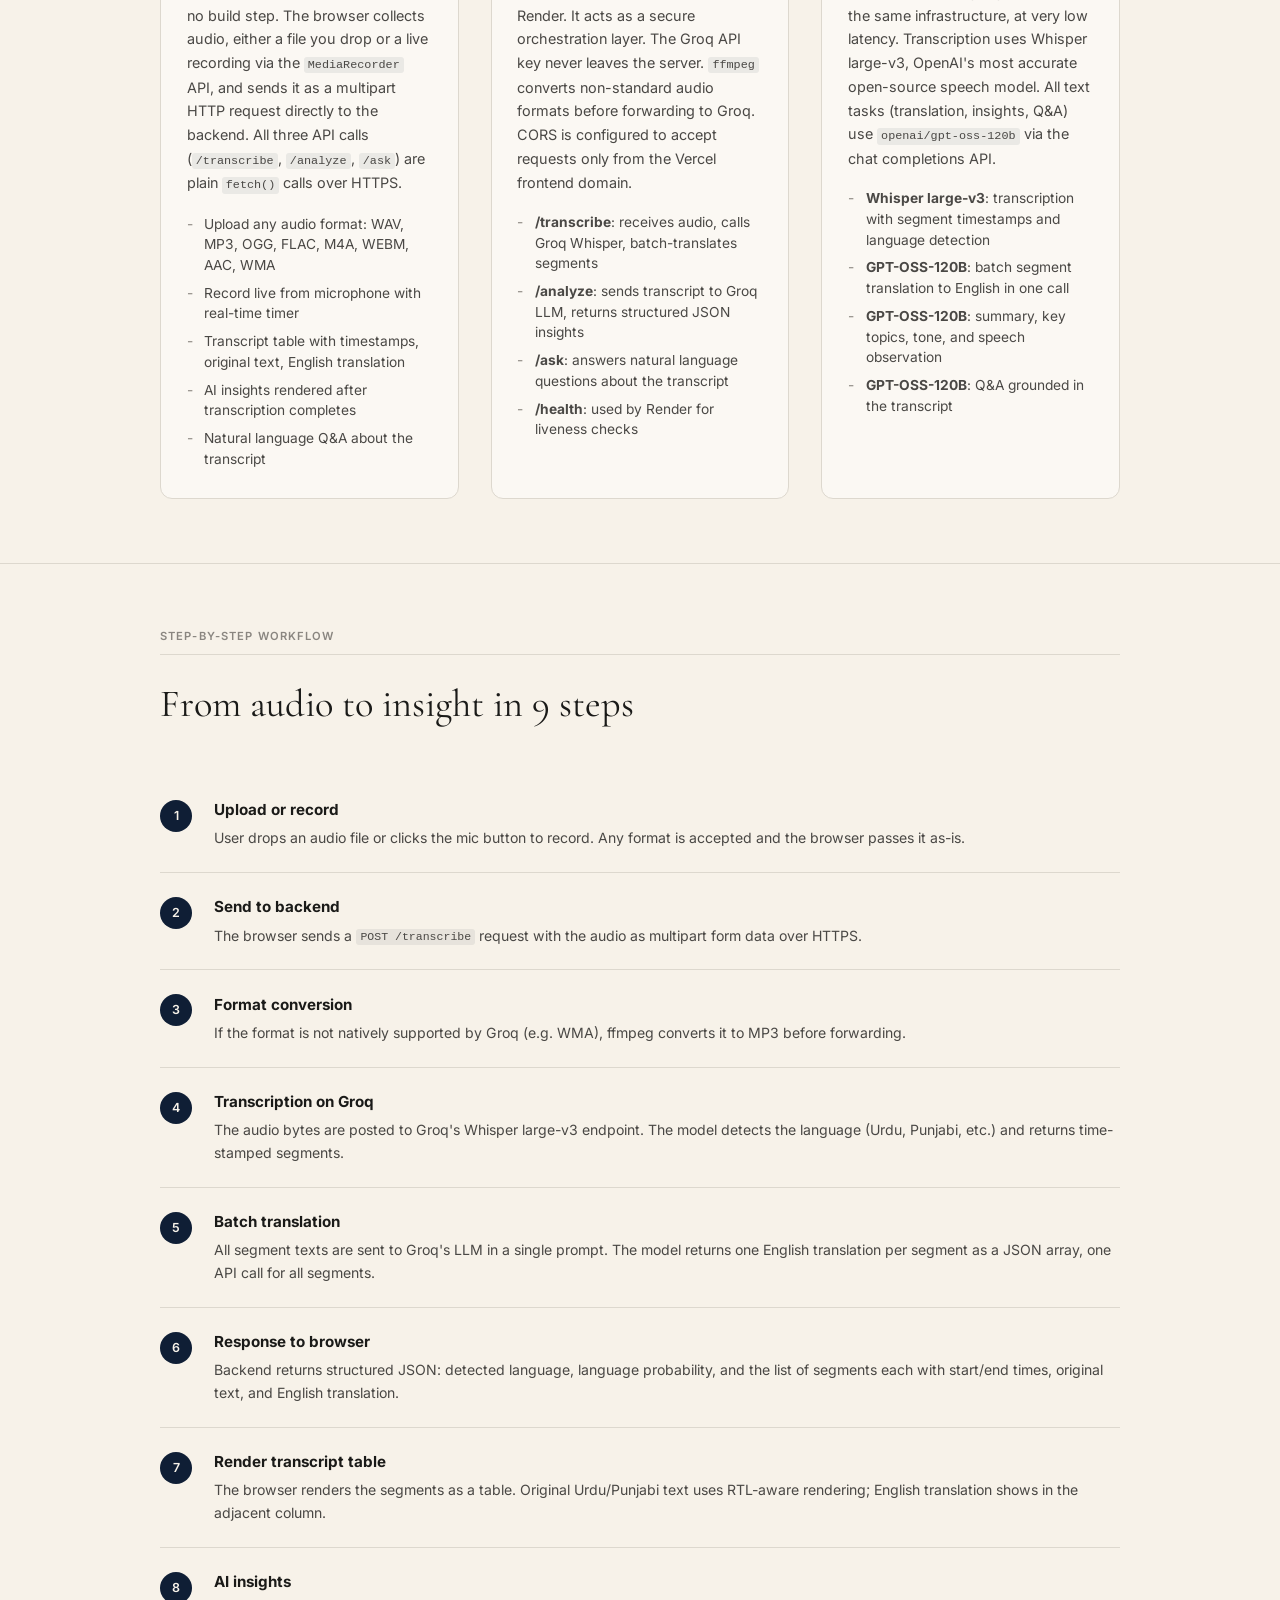
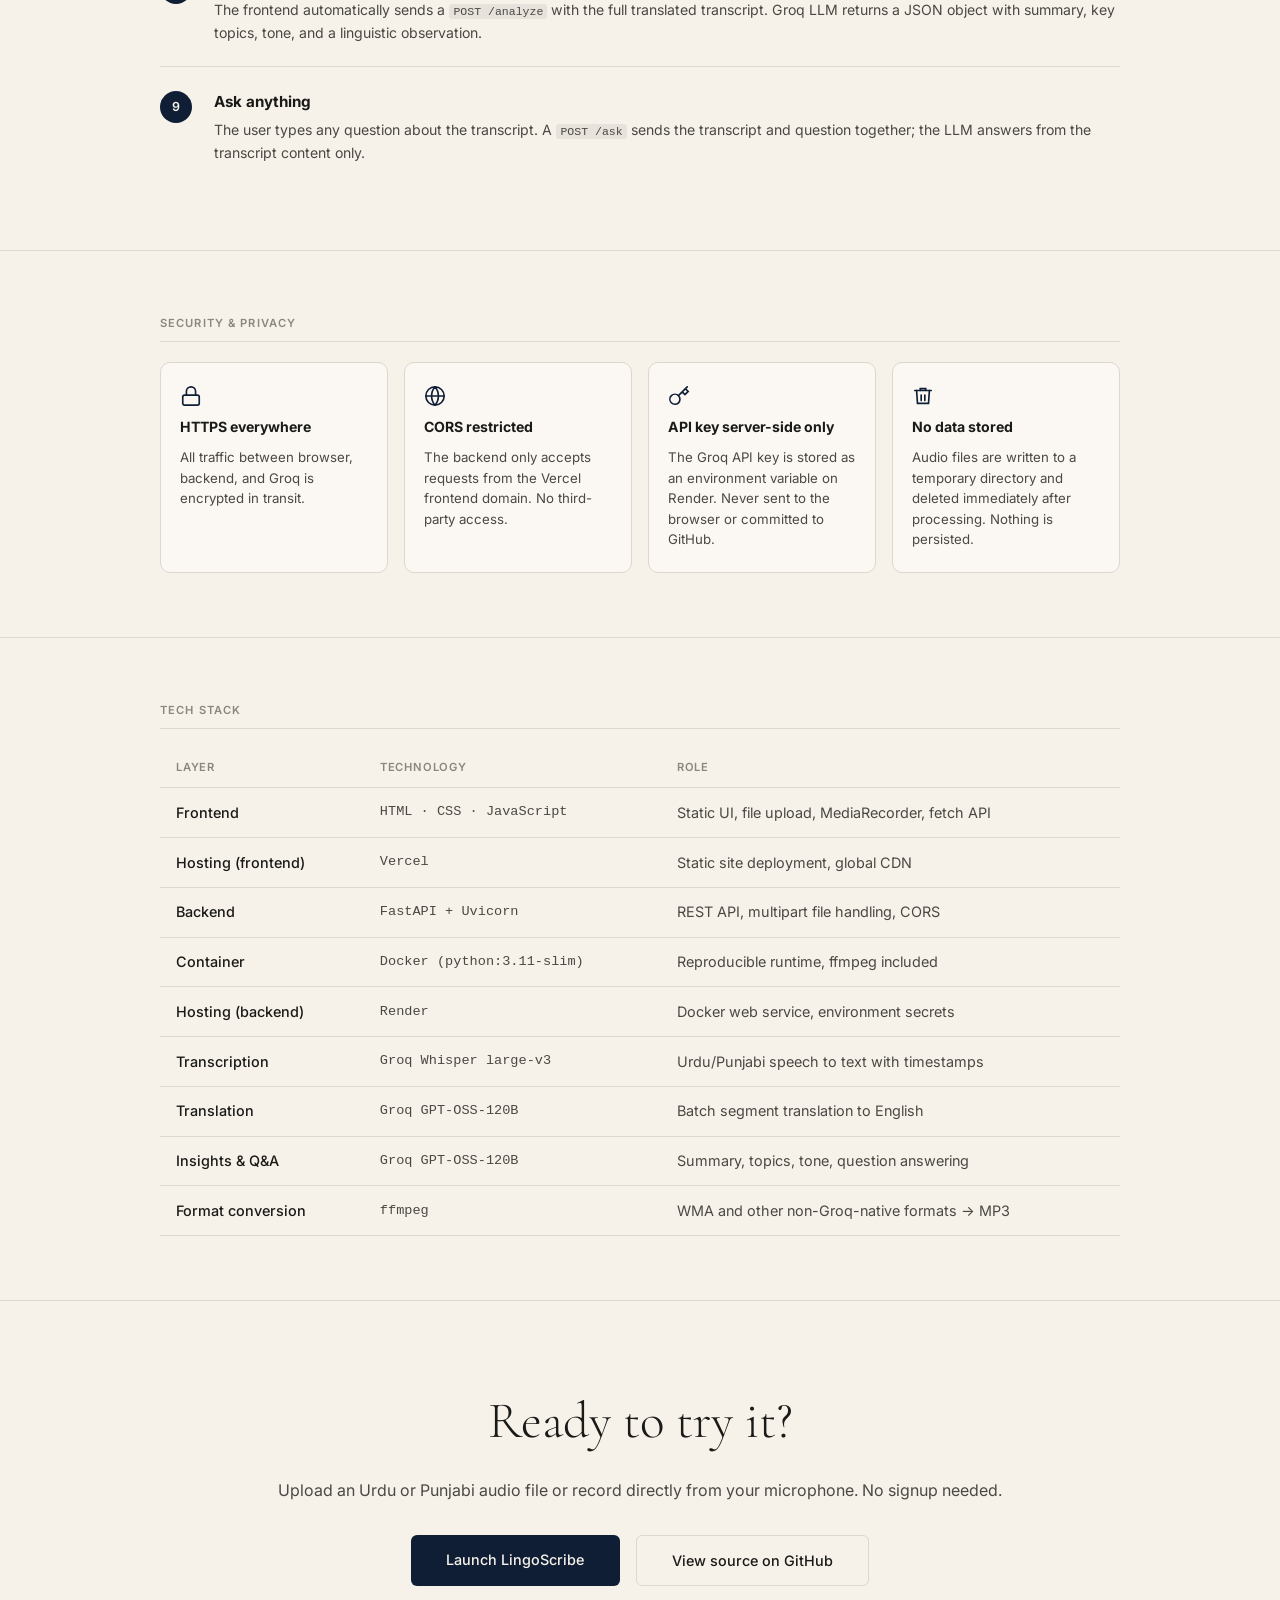
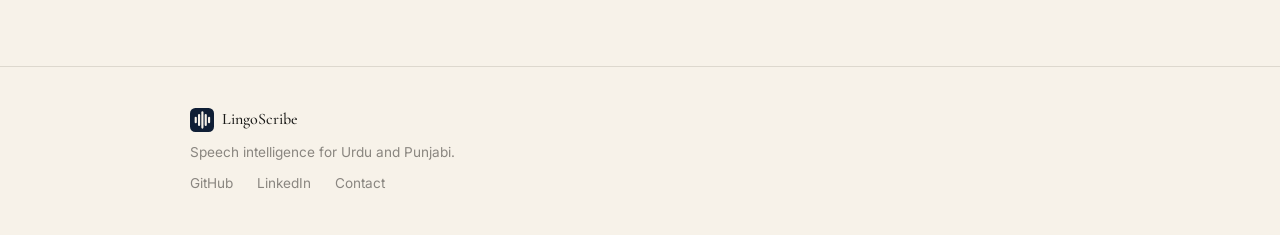
==== commit 94e71a39: "Remove em and en dashes from all site-visible content" ====
--- a/how-it-works.html
+++ b/how-it-works.html
@@ -3,7 +3,7 @@
 <head>
   <meta charset="UTF-8" />
   <meta name="viewport" content="width=device-width, initial-scale=1.0" />
-  <title>How LingoScribe Works — Urdu & Punjabi AI Speech Pipeline Explained</title>
+  <title>How LingoScribe Works: Urdu and Punjabi AI Speech Pipeline Explained</title>
 
   <!-- Primary SEO -->
   <meta name="description" content="Learn how LingoScribe transcribes Urdu and Punjabi speech to text. A step-by-step breakdown of the browser, FastAPI backend, Groq Whisper, and LLM translation pipeline." />
@@ -16,18 +16,18 @@
   <!-- Open Graph -->
   <meta property="og:type" content="article" />
   <meta property="og:site_name" content="LingoScribe" />
-  <meta property="og:title" content="How LingoScribe Works — Urdu & Punjabi AI Speech Pipeline" />
-  <meta property="og:description" content="Step-by-step breakdown of how LingoScribe transcribes Urdu and Punjabi audio — from browser upload through Groq Whisper, LLM translation, and AI insights." />
+  <meta property="og:title" content="How LingoScribe Works: Urdu and Punjabi AI Speech Pipeline" />
+  <meta property="og:description" content="Step-by-step breakdown of how LingoScribe transcribes Urdu and Punjabi audio. From browser upload through Groq Whisper, LLM translation, and AI insights." />
   <meta property="og:url" content="https://lingoscribe-frontend.vercel.app/how-it-works.html" />
   <meta property="og:image" content="https://lingoscribe-frontend.vercel.app/how-it-works-diagram.png" />
   <meta property="og:image:width" content="1344" />
   <meta property="og:image:height" content="896" />
-  <meta property="og:image:alt" content="LingoScribe system architecture — browser, FastAPI backend, Groq Whisper and LLM" />
+  <meta property="og:image:alt" content="LingoScribe system architecture: browser, FastAPI backend, Groq Whisper and LLM" />
 
   <!-- Twitter Card -->
   <meta name="twitter:card" content="summary_large_image" />
-  <meta name="twitter:title" content="How LingoScribe Works — Urdu & Punjabi AI Speech Pipeline" />
-  <meta name="twitter:description" content="Step-by-step breakdown of how LingoScribe transcribes Urdu and Punjabi speech — Groq Whisper, LLM translation, FastAPI, Docker." />
+  <meta name="twitter:title" content="How LingoScribe Works: Urdu and Punjabi AI Speech Pipeline" />
+  <meta name="twitter:description" content="Step-by-step breakdown of how LingoScribe transcribes Urdu and Punjabi speech. Groq Whisper, LLM translation, FastAPI, Docker." />
   <meta name="twitter:image" content="https://lingoscribe-frontend.vercel.app/how-it-works-diagram.png" />
   <meta name="twitter:image:alt" content="LingoScribe architecture diagram" />
   <meta name="twitter:creator" content="@muhmdfarhan0" />
@@ -37,7 +37,7 @@
   {
     "@context": "https://schema.org",
     "@type": "TechArticle",
-    "headline": "How LingoScribe Works — Urdu & Punjabi AI Speech Pipeline Explained",
+    "headline": "How LingoScribe Works: Urdu and Punjabi AI Speech Pipeline Explained",
     "description": "A detailed walkthrough of the LingoScribe speech-to-text pipeline: browser upload, FastAPI backend on Render, Groq Whisper large-v3 transcription, LLM batch translation, and AI insights.",
     "url": "https://lingoscribe-frontend.vercel.app/how-it-works.html",
     "image": "https://lingoscribe-frontend.vercel.app/how-it-works-diagram.png",
@@ -60,6 +60,7 @@
   }
   </script>
 
+  <link rel="icon" type="image/svg+xml" href="/favicon.svg" />
   <link rel="preconnect" href="https://fonts.googleapis.com" />
   <link rel="preconnect" href="https://fonts.gstatic.com" crossorigin />
   <link href="https://fonts.googleapis.com/css2?family=Cormorant+Garamond:ital,wght@0,300;0,400;0,500;0,600;1,300;1,400;1,500&family=Inter:wght@300;400;500;600&display=swap" rel="stylesheet" />
@@ -98,7 +99,7 @@
       </h1>
       <p class="hiw-desc">
         A full-stack AI pipeline that takes raw audio in Urdu or Punjabi and returns
-        structured transcription, English translation, and language insights — in seconds.
+        structured transcription, English translation, and language insights in seconds.
       </p>
       <a href="/" class="hiw-try-btn">Try it now</a>
     </div>
@@ -130,13 +131,13 @@
           <p class="hiw-pillar-sub">lingoscribe-frontend.vercel.app</p>
           <p class="hiw-pillar-body">
             A zero-dependency static frontend served from Vercel. No framework, no build step.
-            The browser collects audio — either a file you drop or a live recording via the
-            <code>MediaRecorder</code> API — and sends it as a multipart HTTP request directly
+            The browser collects audio, either a file you drop or a live recording via the
+            <code>MediaRecorder</code> API, and sends it as a multipart HTTP request directly
             to the backend. All three API calls (<code>/transcribe</code>, <code>/analyze</code>,
             <code>/ask</code>) are plain <code>fetch()</code> calls over HTTPS.
           </p>
           <ul class="hiw-pillar-list">
-            <li>Upload any audio format — WAV, MP3, OGG, FLAC, M4A, WEBM, AAC, WMA</li>
+            <li>Upload any audio format: WAV, MP3, OGG, FLAC, M4A, WEBM, AAC, WMA</li>
             <li>Record live from microphone with real-time timer</li>
             <li>Transcript table with timestamps, original text, English translation</li>
             <li>AI insights rendered after transcription completes</li>
@@ -150,15 +151,15 @@
           <p class="hiw-pillar-sub">FastAPI · Docker · Render</p>
           <p class="hiw-pillar-body">
             A Python FastAPI app packaged in a Docker container and deployed on Render.
-            It acts as a secure orchestration layer — the Groq API key never leaves the server.
+            It acts as a secure orchestration layer. The Groq API key never leaves the server.
             <code>ffmpeg</code> converts non-standard audio formats before forwarding to Groq.
             CORS is configured to accept requests only from the Vercel frontend domain.
           </p>
           <ul class="hiw-pillar-list">
-            <li><strong>/transcribe</strong> — receives audio, calls Groq Whisper, batch-translates segments</li>
-            <li><strong>/analyze</strong> — sends transcript to Groq LLM, returns structured JSON insights</li>
-            <li><strong>/ask</strong> — answers natural language questions about the transcript</li>
-            <li><strong>/health</strong> — used by Render for liveness checks</li>
+            <li><strong>/transcribe</strong>: receives audio, calls Groq Whisper, batch-translates segments</li>
+            <li><strong>/analyze</strong>: sends transcript to Groq LLM, returns structured JSON insights</li>
+            <li><strong>/ask</strong>: answers natural language questions about the transcript</li>
+            <li><strong>/health</strong>: used by Render for liveness checks</li>
           </ul>
         </article>
 
@@ -167,16 +168,16 @@
           <h2 class="hiw-pillar-title">Groq Cloud</h2>
           <p class="hiw-pillar-sub">api.groq.com</p>
           <p class="hiw-pillar-body">
-            Groq provides both the speech model and the language model — on the same
+            Groq provides both the speech model and the language model, on the same
             infrastructure, at very low latency. Transcription uses Whisper large-v3,
             OpenAI's most accurate open-source speech model. All text tasks (translation,
             insights, Q&amp;A) use <code>openai/gpt-oss-120b</code> via the chat completions API.
           </p>
           <ul class="hiw-pillar-list">
-            <li><strong>Whisper large-v3</strong> — transcription with segment timestamps and language detection</li>
-            <li><strong>GPT-OSS-120B</strong> — batch segment translation to English in one call</li>
-            <li><strong>GPT-OSS-120B</strong> — summary, key topics, tone, and speech observation</li>
-            <li><strong>GPT-OSS-120B</strong> — Q&amp;A grounded in the transcript</li>
+            <li><strong>Whisper large-v3</strong>: transcription with segment timestamps and language detection</li>
+            <li><strong>GPT-OSS-120B</strong>: batch segment translation to English in one call</li>
+            <li><strong>GPT-OSS-120B</strong>: summary, key topics, tone, and speech observation</li>
+            <li><strong>GPT-OSS-120B</strong>: Q&amp;A grounded in the transcript</li>
           </ul>
         </article>
 
@@ -194,7 +195,7 @@
           <span class="hiw-step-num">1</span>
           <div>
             <strong>Upload or record</strong>
-            <p>User drops an audio file or clicks the mic button to record. Any format is accepted — the browser passes it as-is.</p>
+            <p>User drops an audio file or clicks the mic button to record. Any format is accepted and the browser passes it as-is.</p>
           </div>
         </li>
         <li class="hiw-step">
@@ -222,7 +223,7 @@
           <span class="hiw-step-num">5</span>
           <div>
             <strong>Batch translation</strong>
-            <p>All segment texts are sent to Groq's LLM in a single prompt. The model returns one English translation per segment as a JSON array — one API call for all segments.</p>
+            <p>All segment texts are sent to Groq's LLM in a single prompt. The model returns one English translation per segment as a JSON array, one API call for all segments.</p>
           </div>
         </li>
         <li class="hiw-step">
@@ -274,14 +275,14 @@
             <circle cx="12" cy="12" r="10"/><path d="M2 12h20M12 2a15.3 15.3 0 010 20M12 2a15.3 15.3 0 000 20"/>
           </svg>
           <strong>CORS restricted</strong>
-          <p>The backend only accepts requests from the Vercel frontend domain — no third-party access.</p>
+          <p>The backend only accepts requests from the Vercel frontend domain. No third-party access.</p>
         </div>
         <div class="hiw-security-card">
           <svg width="22" height="22" viewBox="0 0 24 24" fill="none" stroke="currentColor" stroke-width="1.8" stroke-linecap="round">
             <path d="M21 2l-2 2m-7.61 7.61a5.5 5.5 0 11-7.778 7.778 5.5 5.5 0 017.777-7.777zm0 0L15.5 7.5m0 0l3 3L22 7l-3-3m-3.5 3.5L19 4"/>
           </svg>
           <strong>API key server-side only</strong>
-          <p>The Groq API key is stored as an environment variable on Render — never sent to the browser or committed to GitHub.</p>
+          <p>The Groq API key is stored as an environment variable on Render. Never sent to the browser or committed to GitHub.</p>
         </div>
         <div class="hiw-security-card">
           <svg width="22" height="22" viewBox="0 0 24 24" fill="none" stroke="currentColor" stroke-width="1.8" stroke-linecap="round">
@@ -323,7 +324,7 @@
   <section class="hiw-cta">
     <div class="hiw-inner hiw-cta-inner">
       <h2 class="hiw-cta-heading">Ready to try it?</h2>
-      <p class="hiw-cta-desc">Upload an Urdu or Punjabi audio file or record directly from your microphone — no signup needed.</p>
+      <p class="hiw-cta-desc">Upload an Urdu or Punjabi audio file or record directly from your microphone. No signup needed.</p>
       <div class="hiw-cta-links">
         <a href="/" class="hiw-cta-btn-primary">Launch LingoScribe</a>
         <a href="https://github.com/muhmdfarhan0/lingoscribe-backend" target="_blank" rel="noopener" class="hiw-cta-btn-secondary">View source on GitHub</a>
--- a/how-it-works.css
+++ b/how-it-works.css
@@ -81,7 +81,7 @@
 .hiw-pillar-list li {
   font-size: .86rem; color: var(--ink-2); padding-left: 1.1rem; position: relative; line-height: 1.5;
 }
-.hiw-pillar-list li::before { content: "—"; position: absolute; left: 0; color: var(--ink-3); }
+.hiw-pillar-list li::before { content: "-"; position: absolute; left: 0; color: var(--ink-3); }
 
 /* Steps */
 .hiw-steps { padding: 4rem 2rem; border-bottom: 1px solid var(--border); }
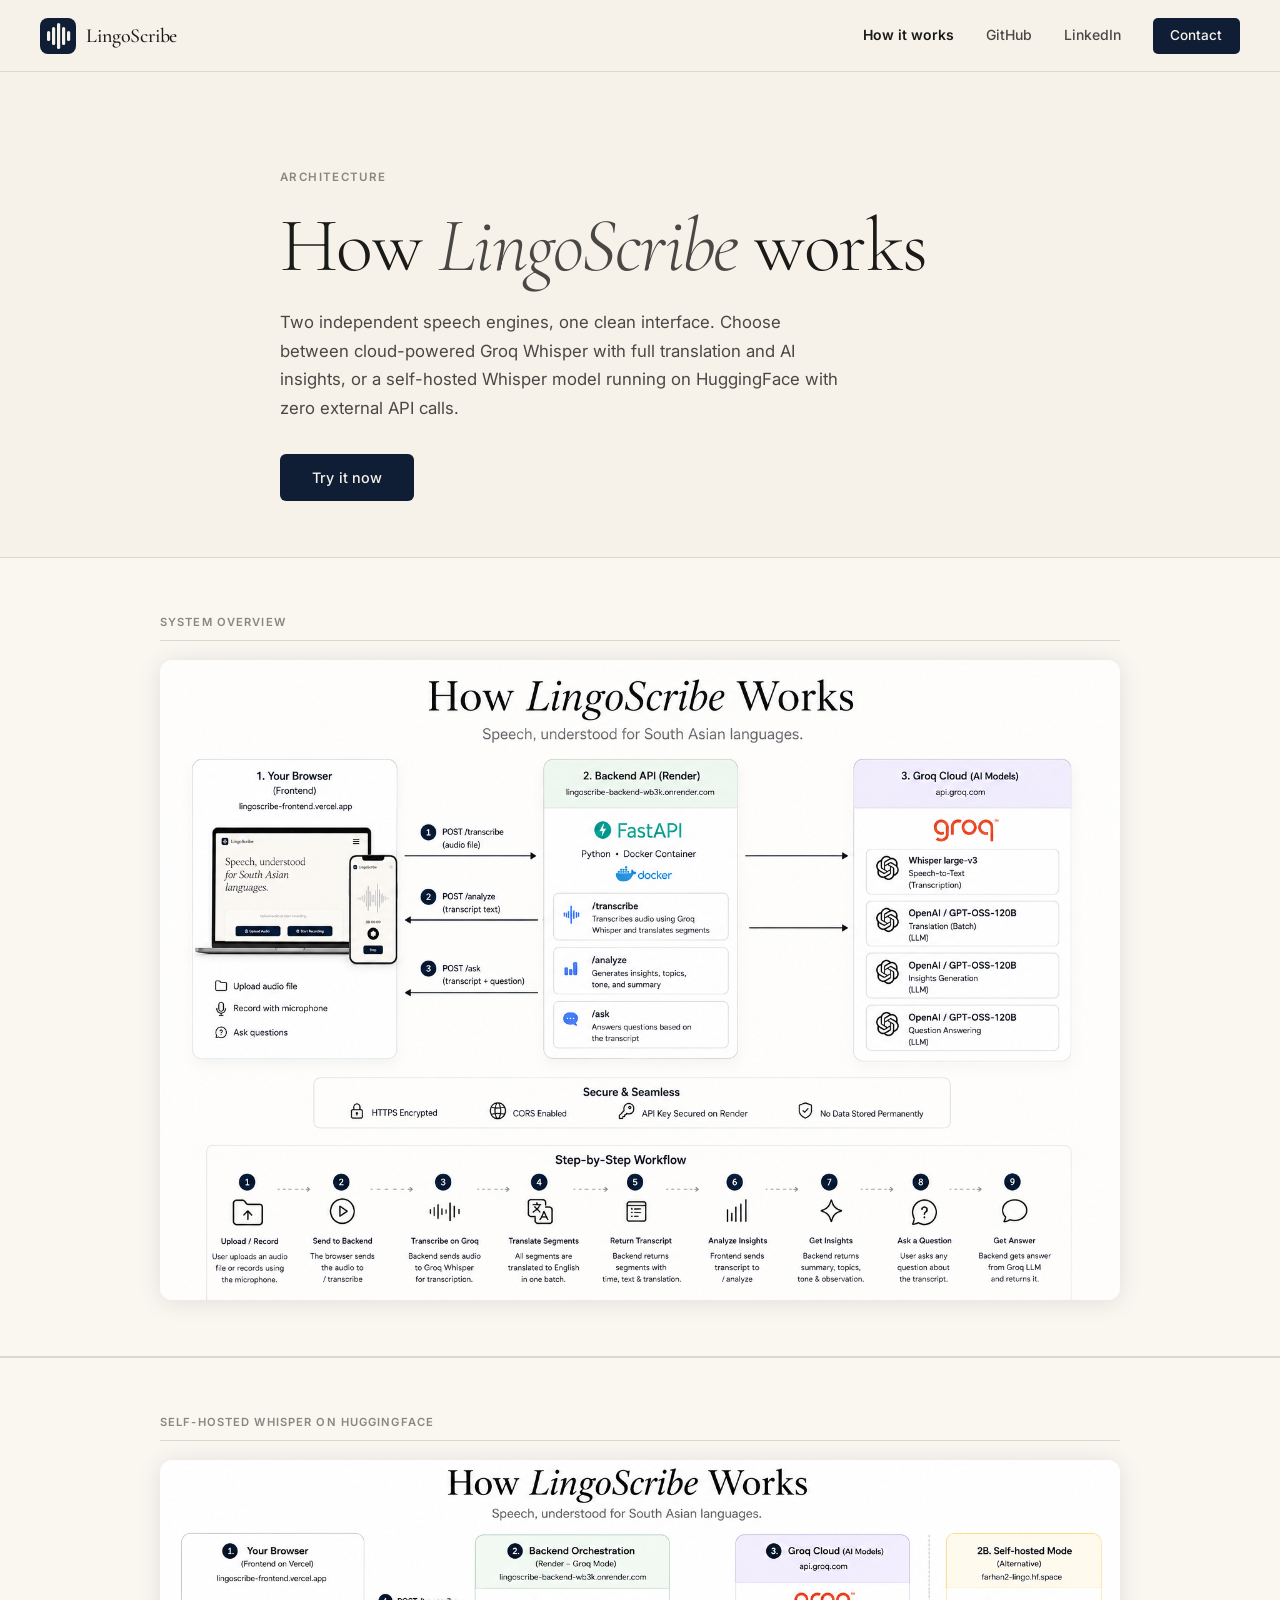
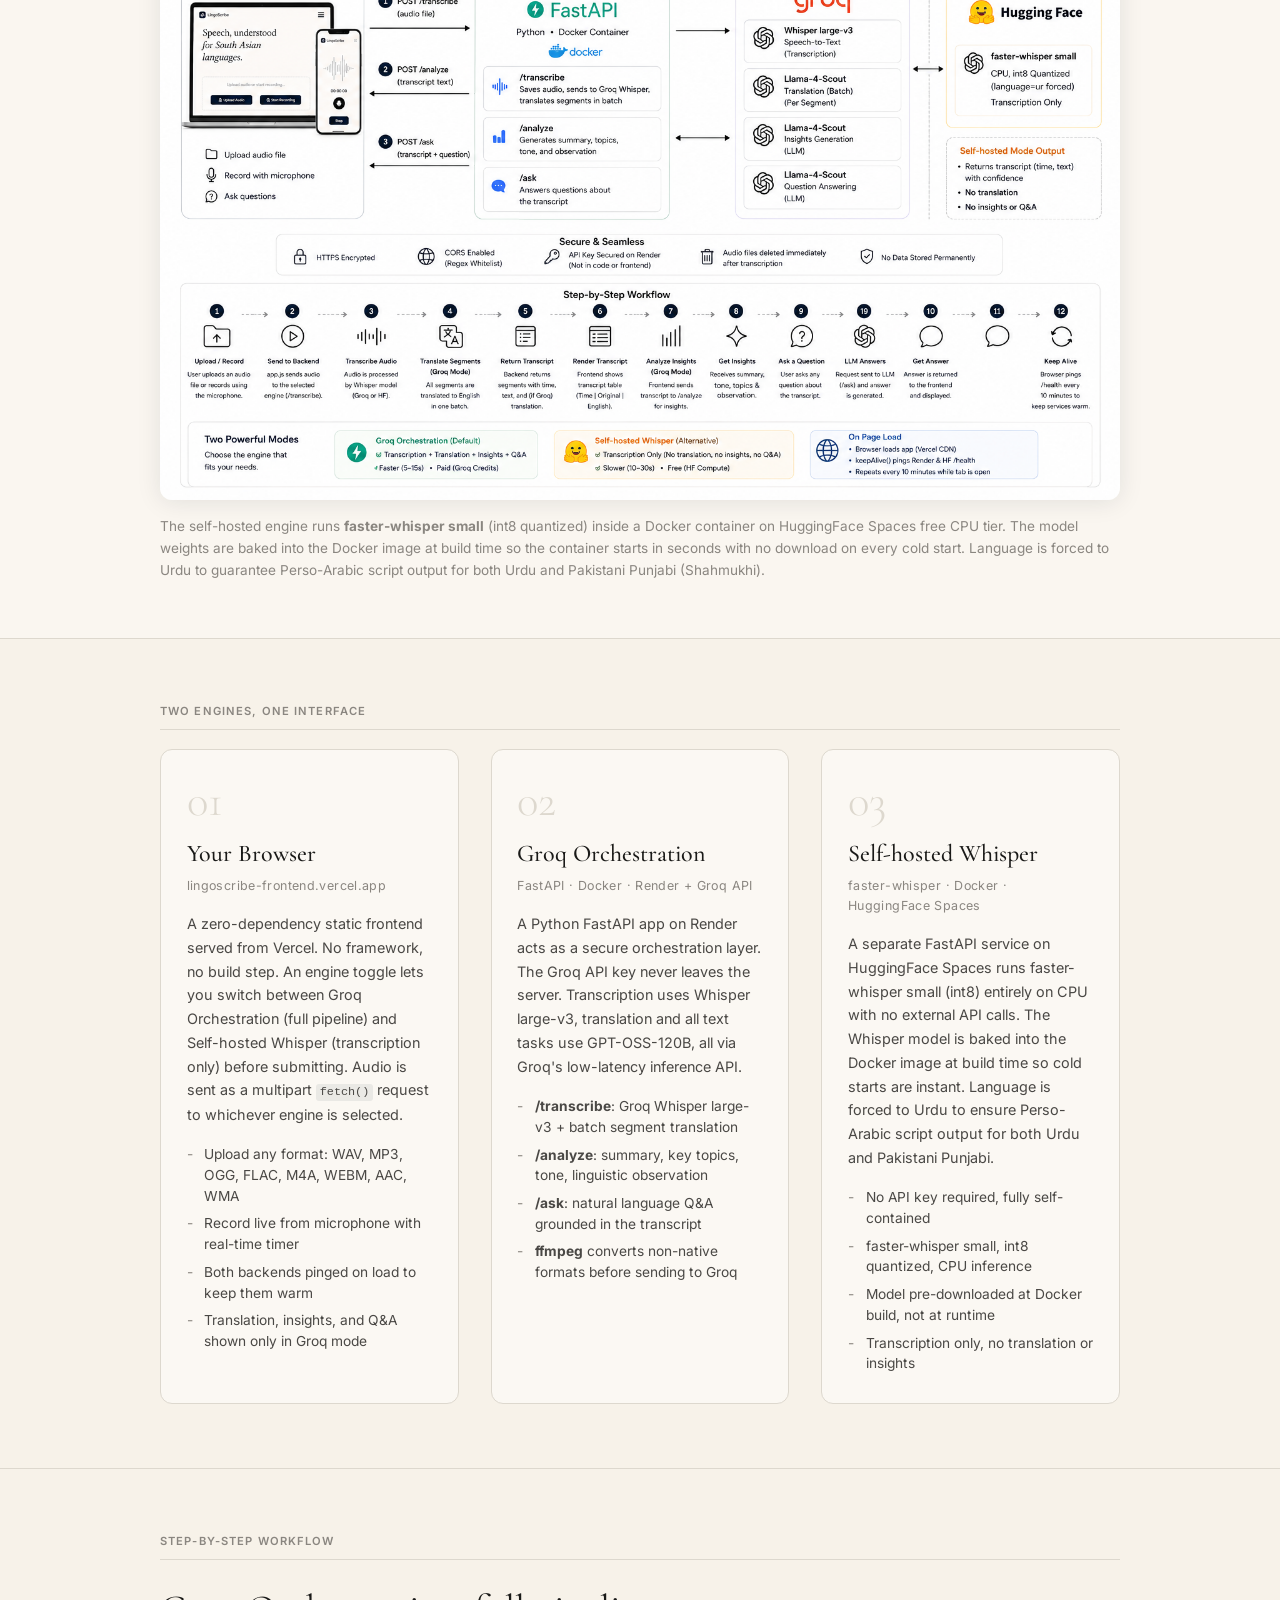
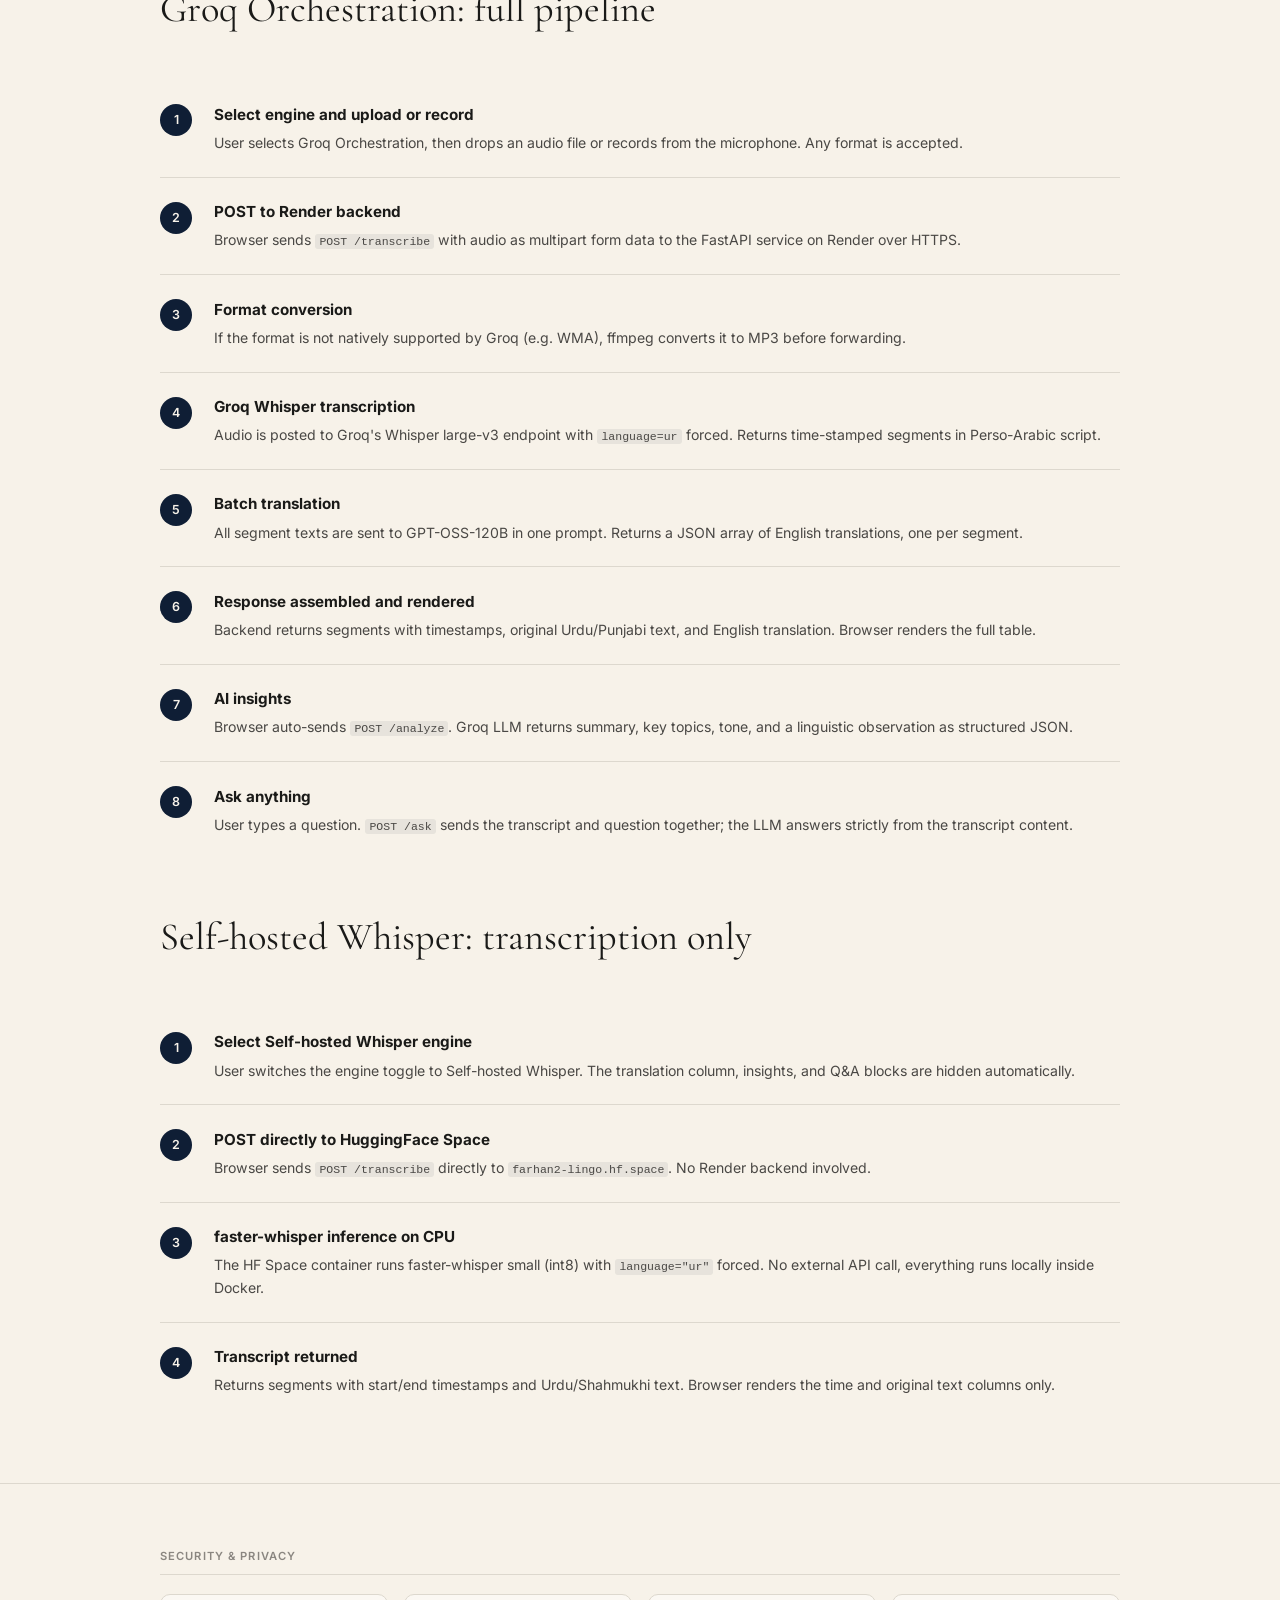
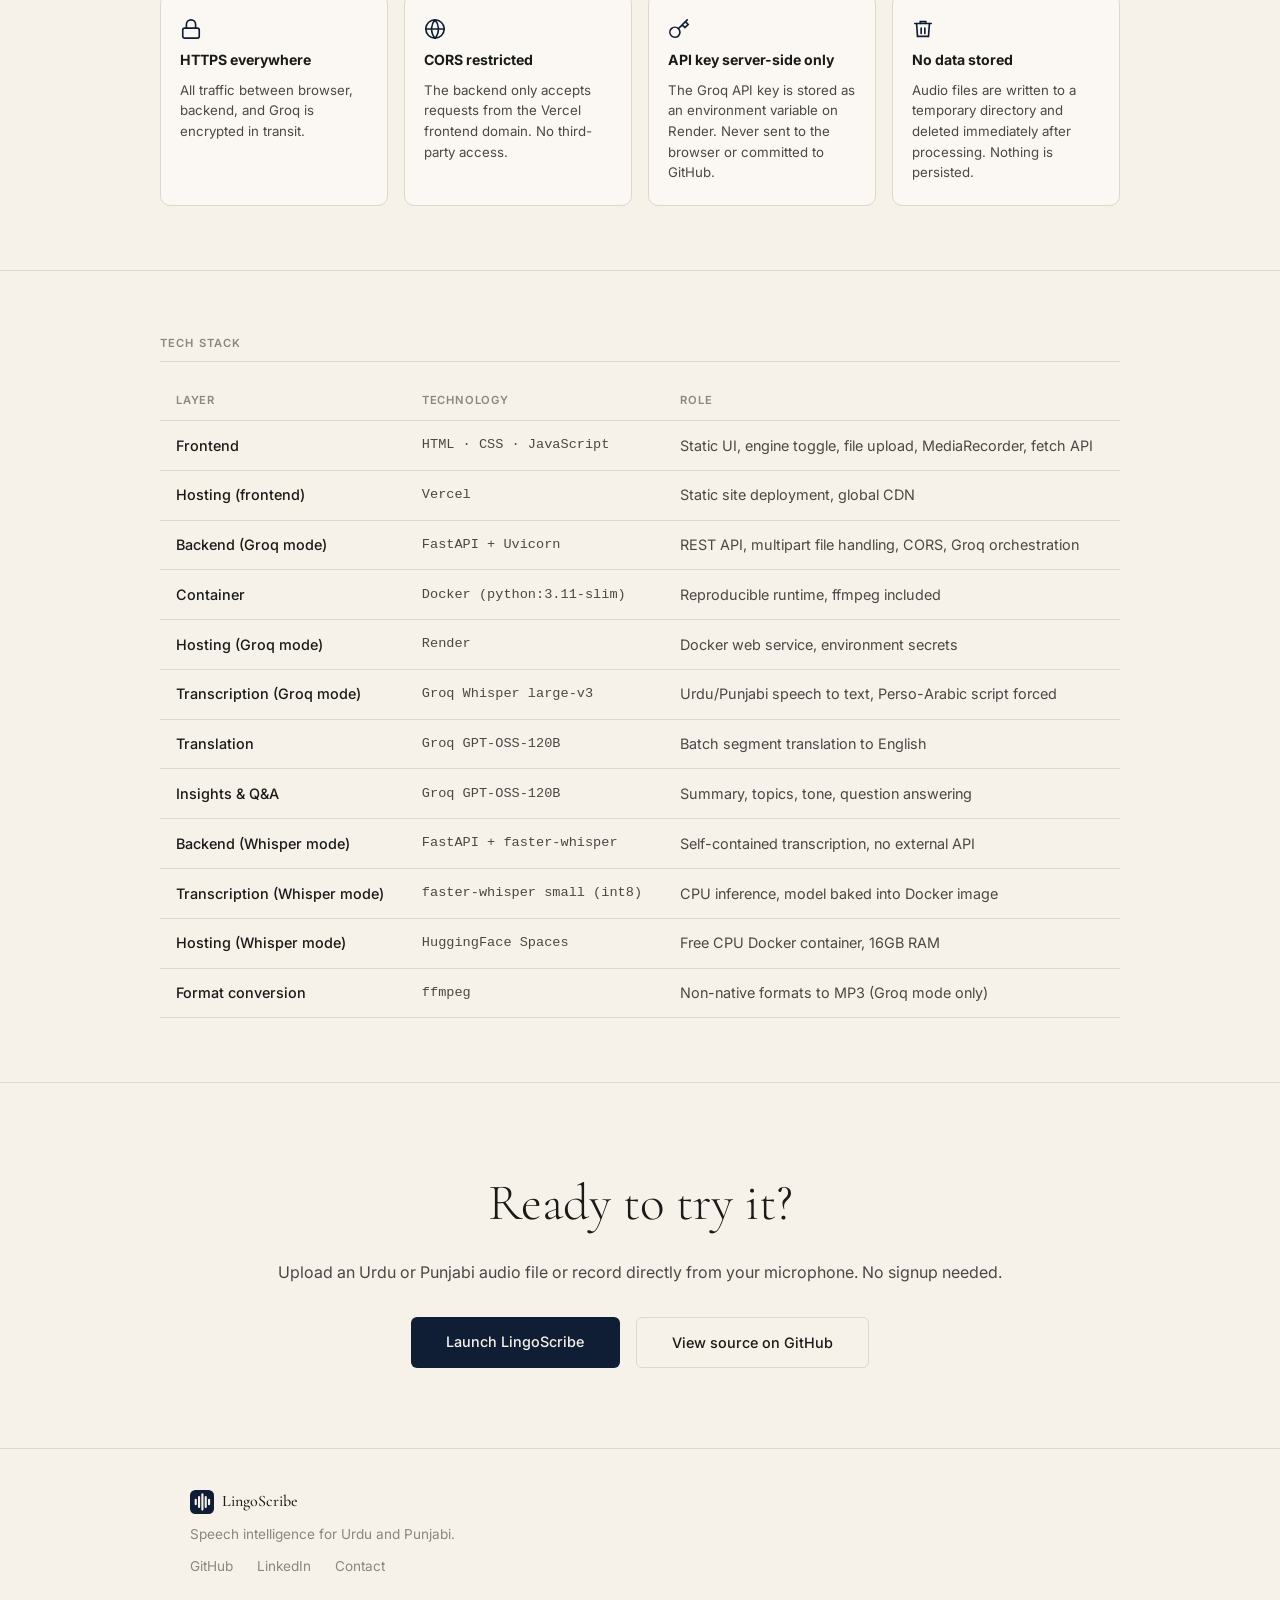
==== commit 70083321: "Add dual-engine architecture to how-it-works page with new diagram" ====
--- a/how-it-works.html
+++ b/how-it-works.html
@@ -98,16 +98,18 @@
         How <em>LingoScribe</em> works
       </h1>
       <p class="hiw-desc">
-        A full-stack AI pipeline that takes raw audio in Urdu or Punjabi and returns
-        structured transcription, English translation, and language insights in seconds.
+        Two independent speech engines, one clean interface. Choose between cloud-powered
+        Groq Whisper with full translation and AI insights, or a self-hosted Whisper model
+        running on HuggingFace with zero external API calls.
       </p>
       <a href="/" class="hiw-try-btn">Try it now</a>
     </div>
   </section>
 
-  <!-- DIAGRAM -->
+  <!-- DIAGRAM 1 -->
   <section class="hiw-diagram-section">
     <div class="hiw-inner">
+      <p class="hiw-section-label" style="margin-bottom:1.2rem;">System overview</p>
       <img
         src="how-it-works-diagram.png"
         alt="LingoScribe system architecture showing browser, FastAPI backend on Render, and Groq Cloud with Whisper large-v3 and LLM models"
@@ -119,10 +121,29 @@
     </div>
   </section>
 
+  <!-- DIAGRAM 2 -->
+  <section class="hiw-diagram-section" style="border-top:1px solid var(--border);">
+    <div class="hiw-inner">
+      <p class="hiw-section-label" style="margin-bottom:1.2rem;">Self-hosted Whisper on HuggingFace</p>
+      <img
+        src="architecture-diagram.png"
+        alt="LingoScribe self-hosted Whisper engine running on HuggingFace Spaces Docker container with faster-whisper small model"
+        class="hiw-diagram"
+        loading="lazy"
+      />
+      <p style="margin-top:1rem;font-size:.85rem;color:var(--ink-3);line-height:1.6;">
+        The self-hosted engine runs <strong>faster-whisper small</strong> (int8 quantized) inside a Docker container
+        on HuggingFace Spaces free CPU tier. The model weights are baked into the Docker image at build time
+        so the container starts in seconds with no download on every cold start. Language is forced to Urdu
+        to guarantee Perso-Arabic script output for both Urdu and Pakistani Punjabi (Shahmukhi).
+      </p>
+    </div>
+  </section>
+
   <!-- THREE PILLARS -->
   <section class="hiw-pillars">
     <div class="hiw-inner">
-      <div class="hiw-section-label">The three layers</div>
+      <div class="hiw-section-label">Two engines, one interface</div>
       <div class="hiw-pillars-grid">
 
         <article class="hiw-pillar">
@@ -131,53 +152,50 @@
           <p class="hiw-pillar-sub">lingoscribe-frontend.vercel.app</p>
           <p class="hiw-pillar-body">
             A zero-dependency static frontend served from Vercel. No framework, no build step.
-            The browser collects audio, either a file you drop or a live recording via the
-            <code>MediaRecorder</code> API, and sends it as a multipart HTTP request directly
-            to the backend. All three API calls (<code>/transcribe</code>, <code>/analyze</code>,
-            <code>/ask</code>) are plain <code>fetch()</code> calls over HTTPS.
+            An engine toggle lets you switch between Groq Orchestration (full pipeline) and
+            Self-hosted Whisper (transcription only) before submitting. Audio is sent as a
+            multipart <code>fetch()</code> request to whichever engine is selected.
           </p>
           <ul class="hiw-pillar-list">
-            <li>Upload any audio format: WAV, MP3, OGG, FLAC, M4A, WEBM, AAC, WMA</li>
+            <li>Upload any format: WAV, MP3, OGG, FLAC, M4A, WEBM, AAC, WMA</li>
             <li>Record live from microphone with real-time timer</li>
-            <li>Transcript table with timestamps, original text, English translation</li>
-            <li>AI insights rendered after transcription completes</li>
-            <li>Natural language Q&amp;A about the transcript</li>
+            <li>Both backends pinged on load to keep them warm</li>
+            <li>Translation, insights, and Q&amp;A shown only in Groq mode</li>
           </ul>
         </article>
 
         <article class="hiw-pillar">
           <div class="hiw-pillar-num">02</div>
-          <h2 class="hiw-pillar-title">Backend API</h2>
-          <p class="hiw-pillar-sub">FastAPI · Docker · Render</p>
+          <h2 class="hiw-pillar-title">Groq Orchestration</h2>
+          <p class="hiw-pillar-sub">FastAPI · Docker · Render + Groq API</p>
           <p class="hiw-pillar-body">
-            A Python FastAPI app packaged in a Docker container and deployed on Render.
-            It acts as a secure orchestration layer. The Groq API key never leaves the server.
-            <code>ffmpeg</code> converts non-standard audio formats before forwarding to Groq.
-            CORS is configured to accept requests only from the Vercel frontend domain.
+            A Python FastAPI app on Render acts as a secure orchestration layer. The Groq API key
+            never leaves the server. Transcription uses Whisper large-v3, translation and all text
+            tasks use GPT-OSS-120B, all via Groq's low-latency inference API.
           </p>
           <ul class="hiw-pillar-list">
-            <li><strong>/transcribe</strong>: receives audio, calls Groq Whisper, batch-translates segments</li>
-            <li><strong>/analyze</strong>: sends transcript to Groq LLM, returns structured JSON insights</li>
-            <li><strong>/ask</strong>: answers natural language questions about the transcript</li>
-            <li><strong>/health</strong>: used by Render for liveness checks</li>
+            <li><strong>/transcribe</strong>: Groq Whisper large-v3 + batch segment translation</li>
+            <li><strong>/analyze</strong>: summary, key topics, tone, linguistic observation</li>
+            <li><strong>/ask</strong>: natural language Q&amp;A grounded in the transcript</li>
+            <li><strong>ffmpeg</strong> converts non-native formats before sending to Groq</li>
           </ul>
         </article>
 
         <article class="hiw-pillar">
           <div class="hiw-pillar-num">03</div>
-          <h2 class="hiw-pillar-title">Groq Cloud</h2>
-          <p class="hiw-pillar-sub">api.groq.com</p>
+          <h2 class="hiw-pillar-title">Self-hosted Whisper</h2>
+          <p class="hiw-pillar-sub">faster-whisper · Docker · HuggingFace Spaces</p>
           <p class="hiw-pillar-body">
-            Groq provides both the speech model and the language model, on the same
-            infrastructure, at very low latency. Transcription uses Whisper large-v3,
-            OpenAI's most accurate open-source speech model. All text tasks (translation,
-            insights, Q&amp;A) use <code>openai/gpt-oss-120b</code> via the chat completions API.
+            A separate FastAPI service on HuggingFace Spaces runs faster-whisper small (int8)
+            entirely on CPU with no external API calls. The Whisper model is baked into the
+            Docker image at build time so cold starts are instant. Language is forced to Urdu
+            to ensure Perso-Arabic script output for both Urdu and Pakistani Punjabi.
           </p>
           <ul class="hiw-pillar-list">
-            <li><strong>Whisper large-v3</strong>: transcription with segment timestamps and language detection</li>
-            <li><strong>GPT-OSS-120B</strong>: batch segment translation to English in one call</li>
-            <li><strong>GPT-OSS-120B</strong>: summary, key topics, tone, and speech observation</li>
-            <li><strong>GPT-OSS-120B</strong>: Q&amp;A grounded in the transcript</li>
+            <li>No API key required, fully self-contained</li>
+            <li>faster-whisper small, int8 quantized, CPU inference</li>
+            <li>Model pre-downloaded at Docker build, not at runtime</li>
+            <li>Transcription only, no translation or insights</li>
           </ul>
         </article>
 
@@ -189,20 +207,20 @@
   <section class="hiw-steps">
     <div class="hiw-inner">
       <div class="hiw-section-label">Step-by-step workflow</div>
-      <h2 class="hiw-steps-heading">From audio to insight in 9 steps</h2>
+      <h2 class="hiw-steps-heading">Groq Orchestration: full pipeline</h2>
       <ol class="hiw-steps-list">
         <li class="hiw-step">
           <span class="hiw-step-num">1</span>
           <div>
-            <strong>Upload or record</strong>
-            <p>User drops an audio file or clicks the mic button to record. Any format is accepted and the browser passes it as-is.</p>
+            <strong>Select engine and upload or record</strong>
+            <p>User selects Groq Orchestration, then drops an audio file or records from the microphone. Any format is accepted.</p>
           </div>
         </li>
         <li class="hiw-step">
           <span class="hiw-step-num">2</span>
           <div>
-            <strong>Send to backend</strong>
-            <p>The browser sends a <code>POST /transcribe</code> request with the audio as multipart form data over HTTPS.</p>
+            <strong>POST to Render backend</strong>
+            <p>Browser sends <code>POST /transcribe</code> with audio as multipart form data to the FastAPI service on Render over HTTPS.</p>
           </div>
         </li>
         <li class="hiw-step">
@@ -215,43 +233,68 @@
         <li class="hiw-step">
           <span class="hiw-step-num">4</span>
           <div>
-            <strong>Transcription on Groq</strong>
-            <p>The audio bytes are posted to Groq's Whisper large-v3 endpoint. The model detects the language (Urdu, Punjabi, etc.) and returns time-stamped segments.</p>
+            <strong>Groq Whisper transcription</strong>
+            <p>Audio is posted to Groq's Whisper large-v3 endpoint with <code>language=ur</code> forced. Returns time-stamped segments in Perso-Arabic script.</p>
           </div>
         </li>
         <li class="hiw-step">
           <span class="hiw-step-num">5</span>
           <div>
             <strong>Batch translation</strong>
-            <p>All segment texts are sent to Groq's LLM in a single prompt. The model returns one English translation per segment as a JSON array, one API call for all segments.</p>
+            <p>All segment texts are sent to GPT-OSS-120B in one prompt. Returns a JSON array of English translations, one per segment.</p>
           </div>
         </li>
         <li class="hiw-step">
           <span class="hiw-step-num">6</span>
           <div>
-            <strong>Response to browser</strong>
-            <p>Backend returns structured JSON: detected language, language probability, and the list of segments each with start/end times, original text, and English translation.</p>
+            <strong>Response assembled and rendered</strong>
+            <p>Backend returns segments with timestamps, original Urdu/Punjabi text, and English translation. Browser renders the full table.</p>
           </div>
         </li>
         <li class="hiw-step">
           <span class="hiw-step-num">7</span>
           <div>
-            <strong>Render transcript table</strong>
-            <p>The browser renders the segments as a table. Original Urdu/Punjabi text uses RTL-aware rendering; English translation shows in the adjacent column.</p>
+            <strong>AI insights</strong>
+            <p>Browser auto-sends <code>POST /analyze</code>. Groq LLM returns summary, key topics, tone, and a linguistic observation as structured JSON.</p>
           </div>
         </li>
         <li class="hiw-step">
           <span class="hiw-step-num">8</span>
           <div>
-            <strong>AI insights</strong>
-            <p>The frontend automatically sends a <code>POST /analyze</code> with the full translated transcript. Groq LLM returns a JSON object with summary, key topics, tone, and a linguistic observation.</p>
-          </div>
-        </li>
-        <li class="hiw-step">
-          <span class="hiw-step-num">9</span>
-          <div>
             <strong>Ask anything</strong>
-            <p>The user types any question about the transcript. A <code>POST /ask</code> sends the transcript and question together; the LLM answers from the transcript content only.</p>
+            <p>User types a question. <code>POST /ask</code> sends the transcript and question together; the LLM answers strictly from the transcript content.</p>
+          </div>
+        </li>
+      </ol>
+
+      <h2 class="hiw-steps-heading" style="margin-top:3rem;">Self-hosted Whisper: transcription only</h2>
+      <ol class="hiw-steps-list">
+        <li class="hiw-step">
+          <span class="hiw-step-num">1</span>
+          <div>
+            <strong>Select Self-hosted Whisper engine</strong>
+            <p>User switches the engine toggle to Self-hosted Whisper. The translation column, insights, and Q&amp;A blocks are hidden automatically.</p>
+          </div>
+        </li>
+        <li class="hiw-step">
+          <span class="hiw-step-num">2</span>
+          <div>
+            <strong>POST directly to HuggingFace Space</strong>
+            <p>Browser sends <code>POST /transcribe</code> directly to <code>farhan2-lingo.hf.space</code>. No Render backend involved.</p>
+          </div>
+        </li>
+        <li class="hiw-step">
+          <span class="hiw-step-num">3</span>
+          <div>
+            <strong>faster-whisper inference on CPU</strong>
+            <p>The HF Space container runs faster-whisper small (int8) with <code>language="ur"</code> forced. No external API call, everything runs locally inside Docker.</p>
+          </div>
+        </li>
+        <li class="hiw-step">
+          <span class="hiw-step-num">4</span>
+          <div>
+            <strong>Transcript returned</strong>
+            <p>Returns segments with start/end timestamps and Urdu/Shahmukhi text. Browser renders the time and original text columns only.</p>
           </div>
         </li>
       </ol>
@@ -305,15 +348,18 @@
             <tr><th>Layer</th><th>Technology</th><th>Role</th></tr>
           </thead>
           <tbody>
-            <tr><td>Frontend</td><td>HTML · CSS · JavaScript</td><td>Static UI, file upload, MediaRecorder, fetch API</td></tr>
+            <tr><td>Frontend</td><td>HTML · CSS · JavaScript</td><td>Static UI, engine toggle, file upload, MediaRecorder, fetch API</td></tr>
             <tr><td>Hosting (frontend)</td><td>Vercel</td><td>Static site deployment, global CDN</td></tr>
-            <tr><td>Backend</td><td>FastAPI + Uvicorn</td><td>REST API, multipart file handling, CORS</td></tr>
+            <tr><td>Backend (Groq mode)</td><td>FastAPI + Uvicorn</td><td>REST API, multipart file handling, CORS, Groq orchestration</td></tr>
             <tr><td>Container</td><td>Docker (python:3.11-slim)</td><td>Reproducible runtime, ffmpeg included</td></tr>
-            <tr><td>Hosting (backend)</td><td>Render</td><td>Docker web service, environment secrets</td></tr>
-            <tr><td>Transcription</td><td>Groq Whisper large-v3</td><td>Urdu/Punjabi speech to text with timestamps</td></tr>
+            <tr><td>Hosting (Groq mode)</td><td>Render</td><td>Docker web service, environment secrets</td></tr>
+            <tr><td>Transcription (Groq mode)</td><td>Groq Whisper large-v3</td><td>Urdu/Punjabi speech to text, Perso-Arabic script forced</td></tr>
             <tr><td>Translation</td><td>Groq GPT-OSS-120B</td><td>Batch segment translation to English</td></tr>
             <tr><td>Insights &amp; Q&amp;A</td><td>Groq GPT-OSS-120B</td><td>Summary, topics, tone, question answering</td></tr>
-            <tr><td>Format conversion</td><td>ffmpeg</td><td>WMA and other non-Groq-native formats → MP3</td></tr>
+            <tr><td>Backend (Whisper mode)</td><td>FastAPI + faster-whisper</td><td>Self-contained transcription, no external API</td></tr>
+            <tr><td>Transcription (Whisper mode)</td><td>faster-whisper small (int8)</td><td>CPU inference, model baked into Docker image</td></tr>
+            <tr><td>Hosting (Whisper mode)</td><td>HuggingFace Spaces</td><td>Free CPU Docker container, 16GB RAM</td></tr>
+            <tr><td>Format conversion</td><td>ffmpeg</td><td>Non-native formats to MP3 (Groq mode only)</td></tr>
           </tbody>
         </table>
       </div>
--- a/style.css
+++ b/style.css
@@ -49,6 +49,38 @@
 .hero-sub { display: block; font-style: italic; font-weight: 300; color: var(--ink-2); }
 .hero-desc { font-size: 1.05rem; color: var(--ink-2); max-width: 520px; line-height: 1.7; margin-bottom: 2.8rem; }
 
+/* Engine selector */
+.engine-selector {
+  display: flex; align-items: center; gap: 1rem; margin-bottom: 1.8rem;
+}
+.engine-selector-label {
+  font-size: .72rem; font-weight: 600; letter-spacing: .08em;
+  text-transform: uppercase; color: var(--ink-3); white-space: nowrap;
+}
+.engine-pills {
+  display: flex; gap: .35rem;
+  background: rgba(255,255,255,.45); border: 1px solid var(--border);
+  border-radius: 8px; padding: 3px;
+}
+.engine-pill {
+  display: flex; align-items: center; gap: .45rem;
+  padding: .42rem .95rem; border-radius: 5px; font-size: .82rem;
+  font-weight: 500; background: transparent; color: var(--ink-3);
+  border: none; cursor: pointer; transition: background .18s, color .18s;
+  letter-spacing: .01em;
+}
+.engine-pill:hover:not(:disabled) { background: rgba(255,255,255,.7); color: var(--ink-2); }
+.engine-pill.active {
+  background: var(--navy); color: var(--cream);
+}
+.engine-pill.active:hover { background: var(--navy-lt); }
+.engine-notice {
+  font-size: .82rem; color: var(--ink-3); margin-bottom: 1.4rem;
+  padding: .6rem 1rem; background: rgba(255,255,255,.4);
+  border: 1px solid var(--border); border-radius: 6px;
+  border-left: 3px solid var(--border);
+}
+
 /* Upload */
 .upload-zone {
   border: 1.5px dashed var(--border); border-radius: 10px; padding: 2.8rem 2rem;
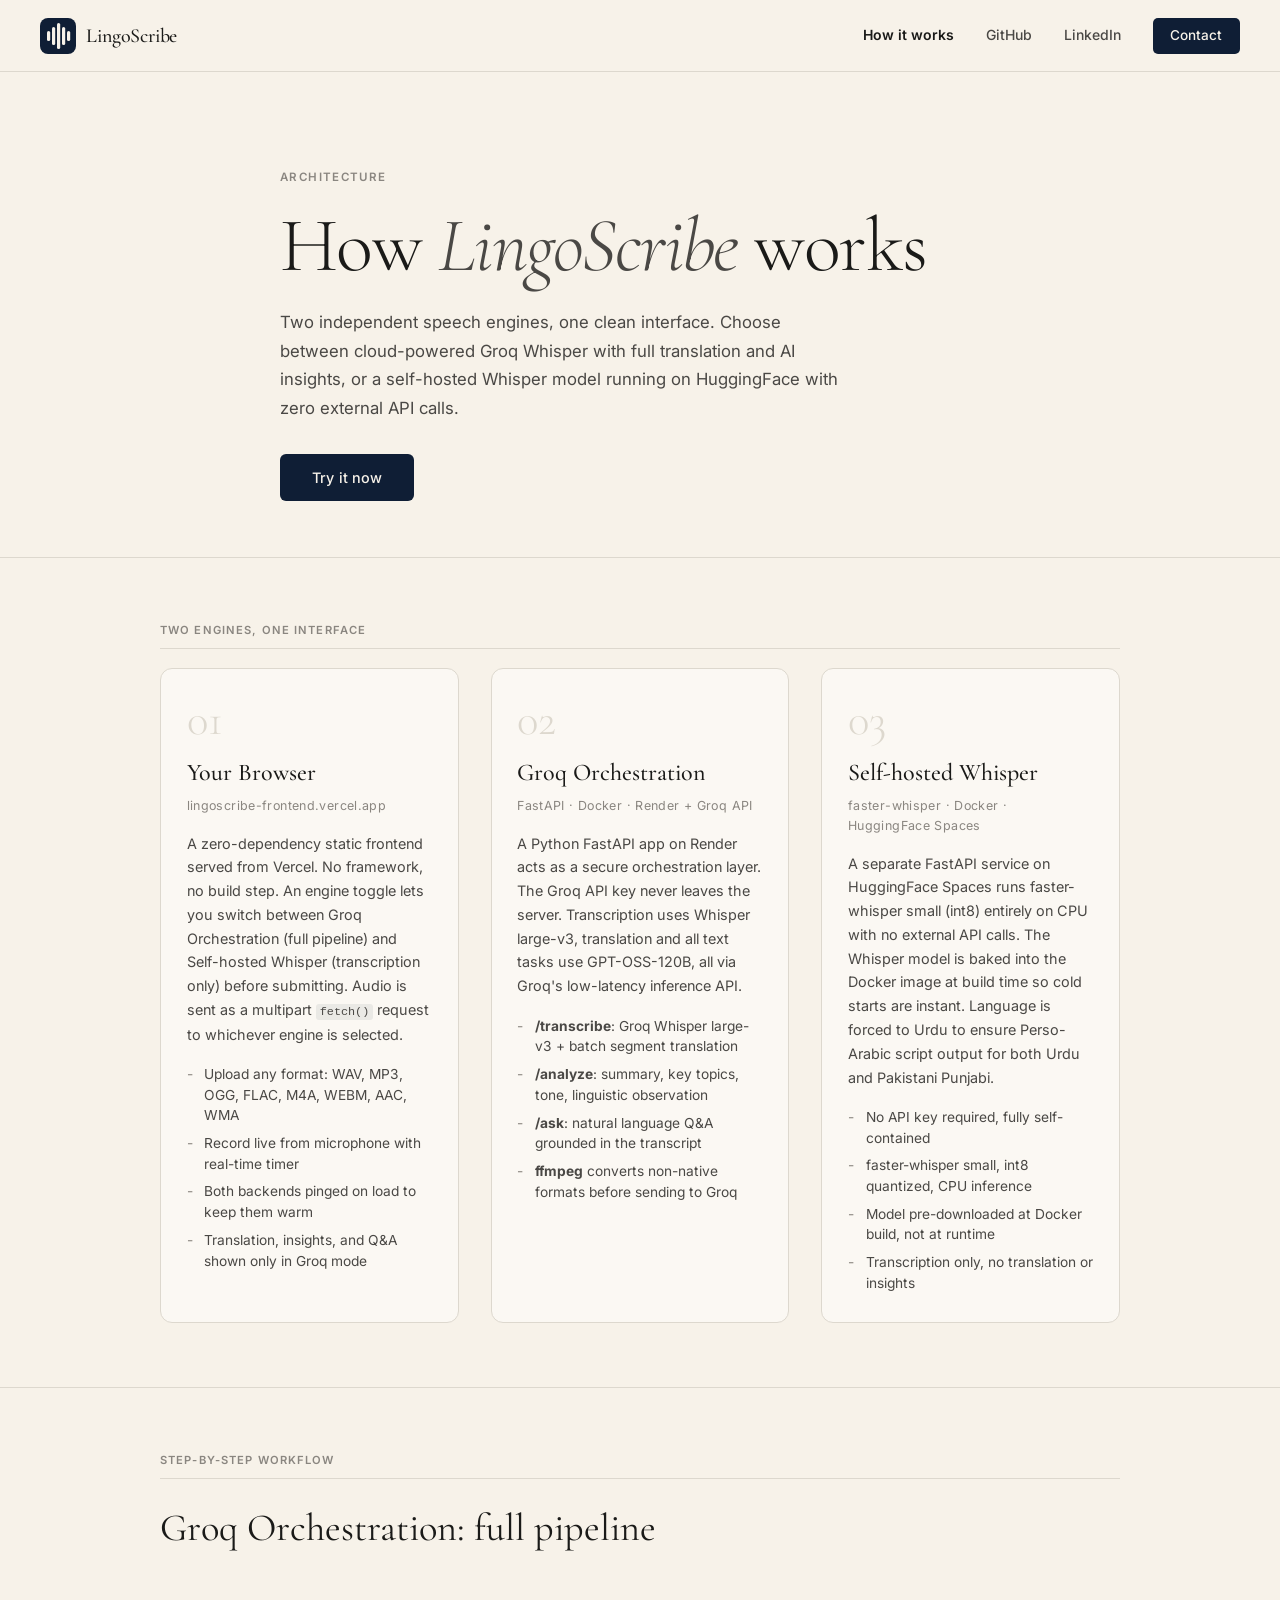
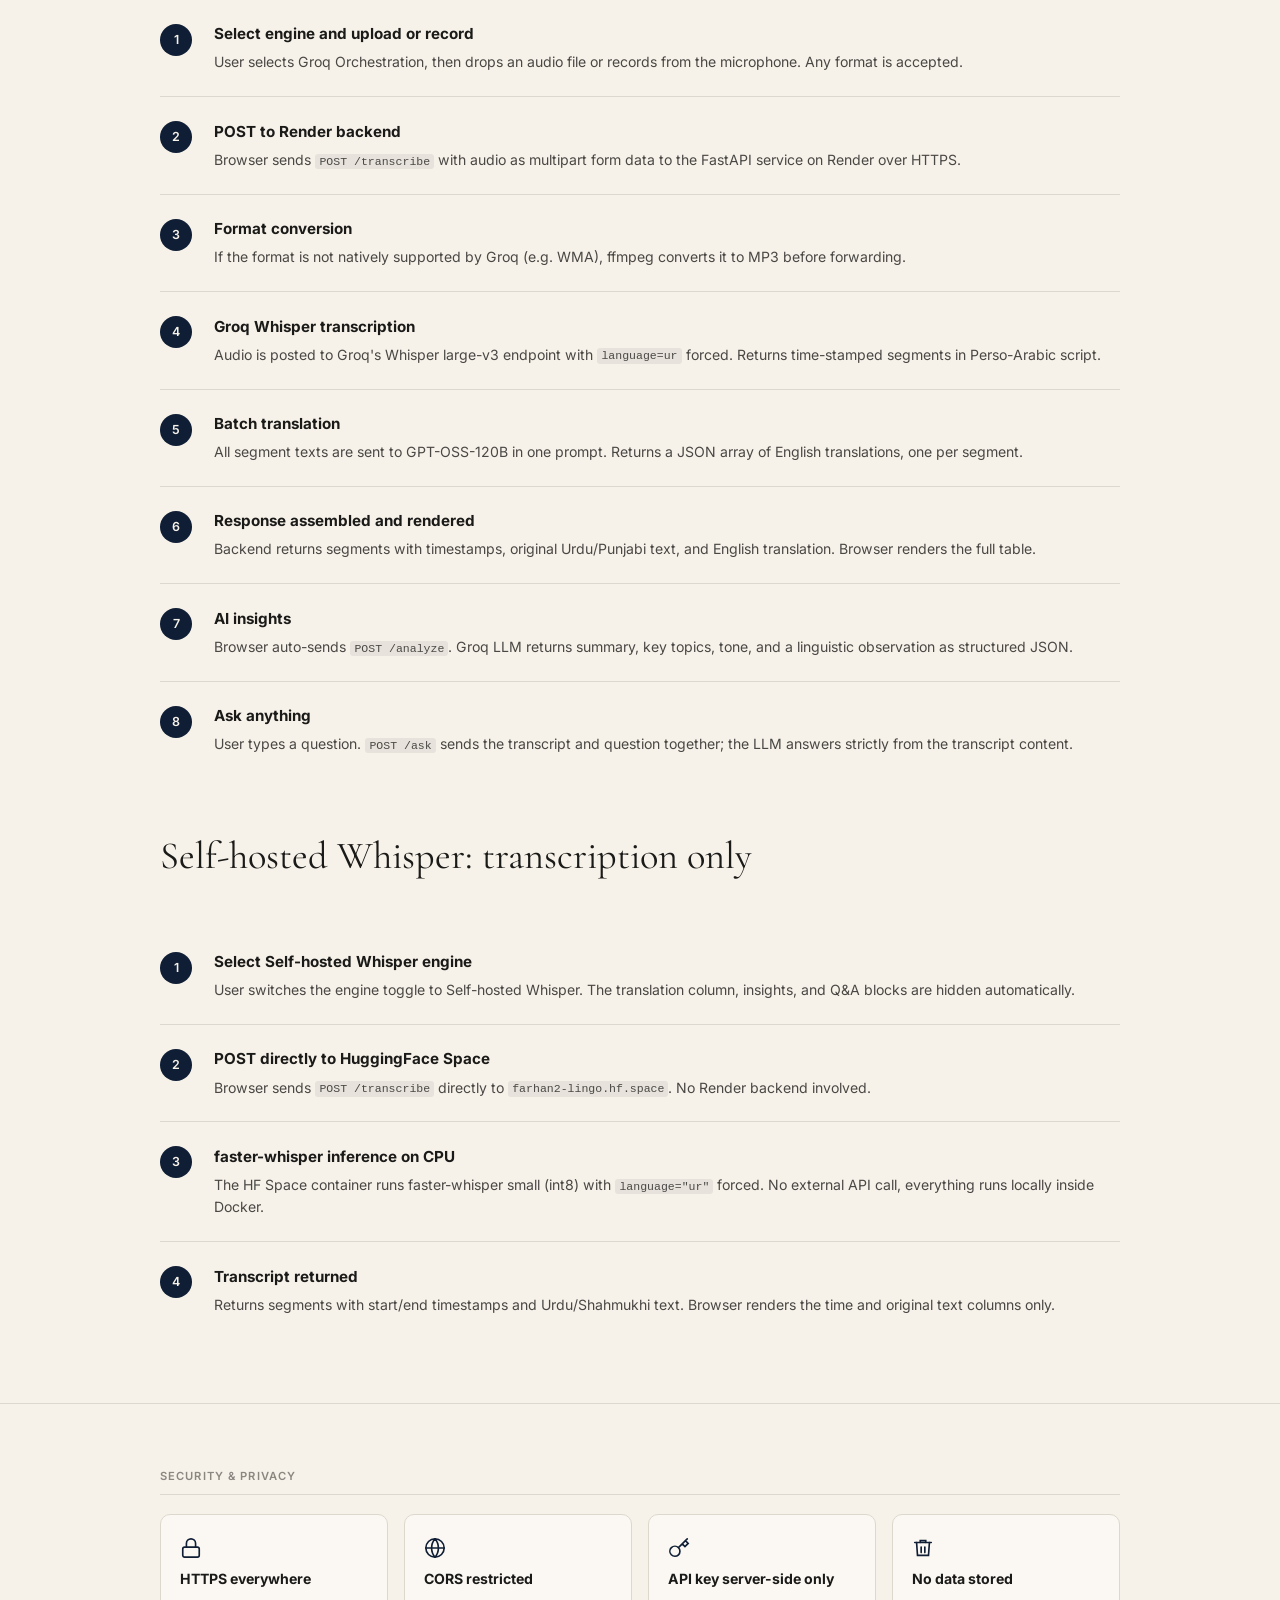
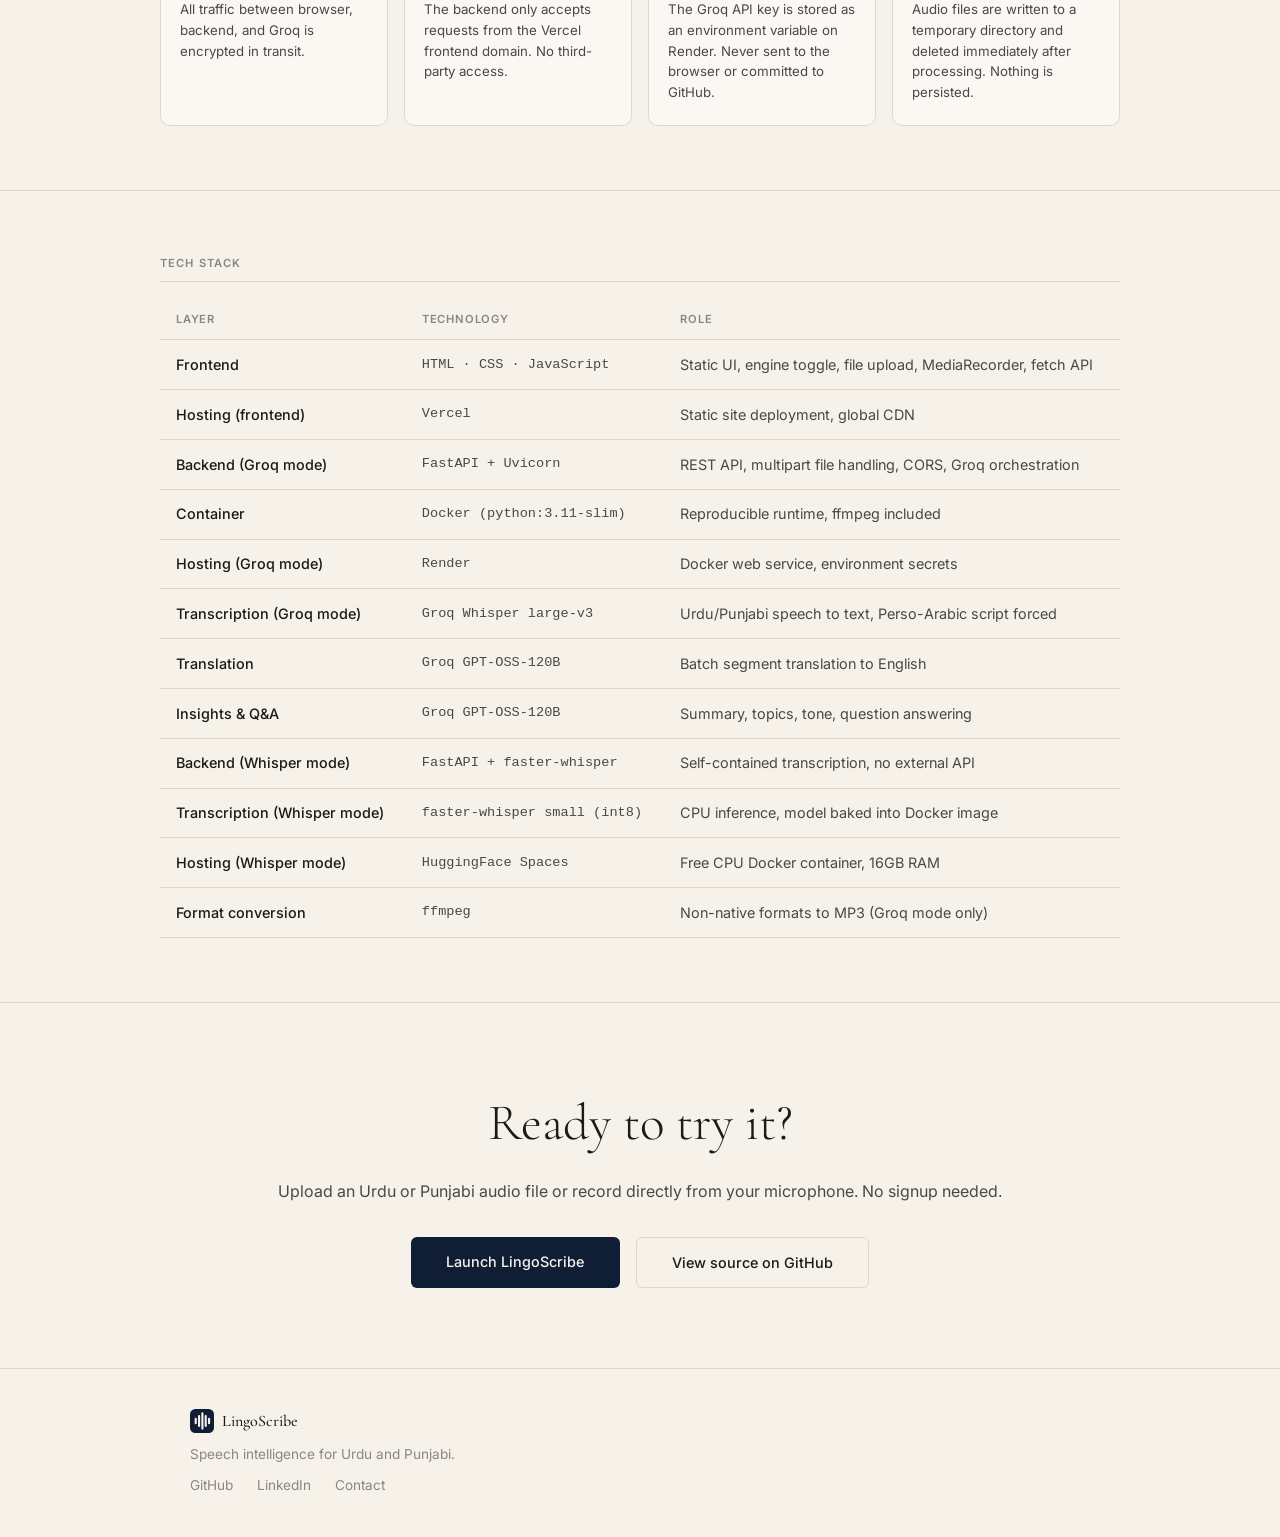
==== commit e7daf1e8: "Remove old architecture diagram, keep new one in repo only" ====
--- a/how-it-works.html
+++ b/how-it-works.html
@@ -19,17 +19,15 @@
   <meta property="og:title" content="How LingoScribe Works: Urdu and Punjabi AI Speech Pipeline" />
   <meta property="og:description" content="Step-by-step breakdown of how LingoScribe transcribes Urdu and Punjabi audio. From browser upload through Groq Whisper, LLM translation, and AI insights." />
   <meta property="og:url" content="https://lingoscribe-frontend.vercel.app/how-it-works.html" />
-  <meta property="og:image" content="https://lingoscribe-frontend.vercel.app/how-it-works-diagram.png" />
-  <meta property="og:image:width" content="1344" />
-  <meta property="og:image:height" content="896" />
-  <meta property="og:image:alt" content="LingoScribe system architecture: browser, FastAPI backend, Groq Whisper and LLM" />
+  <meta property="og:image" content="https://lingoscribe-frontend.vercel.app/og-image.svg" />
+  <meta property="og:image:alt" content="LingoScribe: AI Speech to Text for Urdu and Punjabi" />
 
   <!-- Twitter Card -->
   <meta name="twitter:card" content="summary_large_image" />
   <meta name="twitter:title" content="How LingoScribe Works: Urdu and Punjabi AI Speech Pipeline" />
   <meta name="twitter:description" content="Step-by-step breakdown of how LingoScribe transcribes Urdu and Punjabi speech. Groq Whisper, LLM translation, FastAPI, Docker." />
-  <meta name="twitter:image" content="https://lingoscribe-frontend.vercel.app/how-it-works-diagram.png" />
-  <meta name="twitter:image:alt" content="LingoScribe architecture diagram" />
+  <meta name="twitter:image" content="https://lingoscribe-frontend.vercel.app/og-image.svg" />
+  <meta name="twitter:image:alt" content="LingoScribe: AI Speech to Text for Urdu and Punjabi" />
   <meta name="twitter:creator" content="@muhmdfarhan0" />
 
   <!-- Structured Data -->
@@ -40,7 +38,7 @@
     "headline": "How LingoScribe Works: Urdu and Punjabi AI Speech Pipeline Explained",
     "description": "A detailed walkthrough of the LingoScribe speech-to-text pipeline: browser upload, FastAPI backend on Render, Groq Whisper large-v3 transcription, LLM batch translation, and AI insights.",
     "url": "https://lingoscribe-frontend.vercel.app/how-it-works.html",
-    "image": "https://lingoscribe-frontend.vercel.app/how-it-works-diagram.png",
+    "image": "https://lingoscribe-frontend.vercel.app/og-image.svg",
     "author": {
       "@type": "Person",
       "name": "Muhammad Farhan",
@@ -106,39 +104,6 @@
     </div>
   </section>
 
-  <!-- DIAGRAM 1 -->
-  <section class="hiw-diagram-section">
-    <div class="hiw-inner">
-      <p class="hiw-section-label" style="margin-bottom:1.2rem;">System overview</p>
-      <img
-        src="how-it-works-diagram.png"
-        alt="LingoScribe system architecture showing browser, FastAPI backend on Render, and Groq Cloud with Whisper large-v3 and LLM models"
-        class="hiw-diagram"
-        width="1344"
-        height="896"
-        loading="eager"
-      />
-    </div>
-  </section>
-
-  <!-- DIAGRAM 2 -->
-  <section class="hiw-diagram-section" style="border-top:1px solid var(--border);">
-    <div class="hiw-inner">
-      <p class="hiw-section-label" style="margin-bottom:1.2rem;">Self-hosted Whisper on HuggingFace</p>
-      <img
-        src="architecture-diagram.png"
-        alt="LingoScribe self-hosted Whisper engine running on HuggingFace Spaces Docker container with faster-whisper small model"
-        class="hiw-diagram"
-        loading="lazy"
-      />
-      <p style="margin-top:1rem;font-size:.85rem;color:var(--ink-3);line-height:1.6;">
-        The self-hosted engine runs <strong>faster-whisper small</strong> (int8 quantized) inside a Docker container
-        on HuggingFace Spaces free CPU tier. The model weights are baked into the Docker image at build time
-        so the container starts in seconds with no download on every cold start. Language is forced to Urdu
-        to guarantee Perso-Arabic script output for both Urdu and Pakistani Punjabi (Shahmukhi).
-      </p>
-    </div>
-  </section>
 
   <!-- THREE PILLARS -->
   <section class="hiw-pillars">
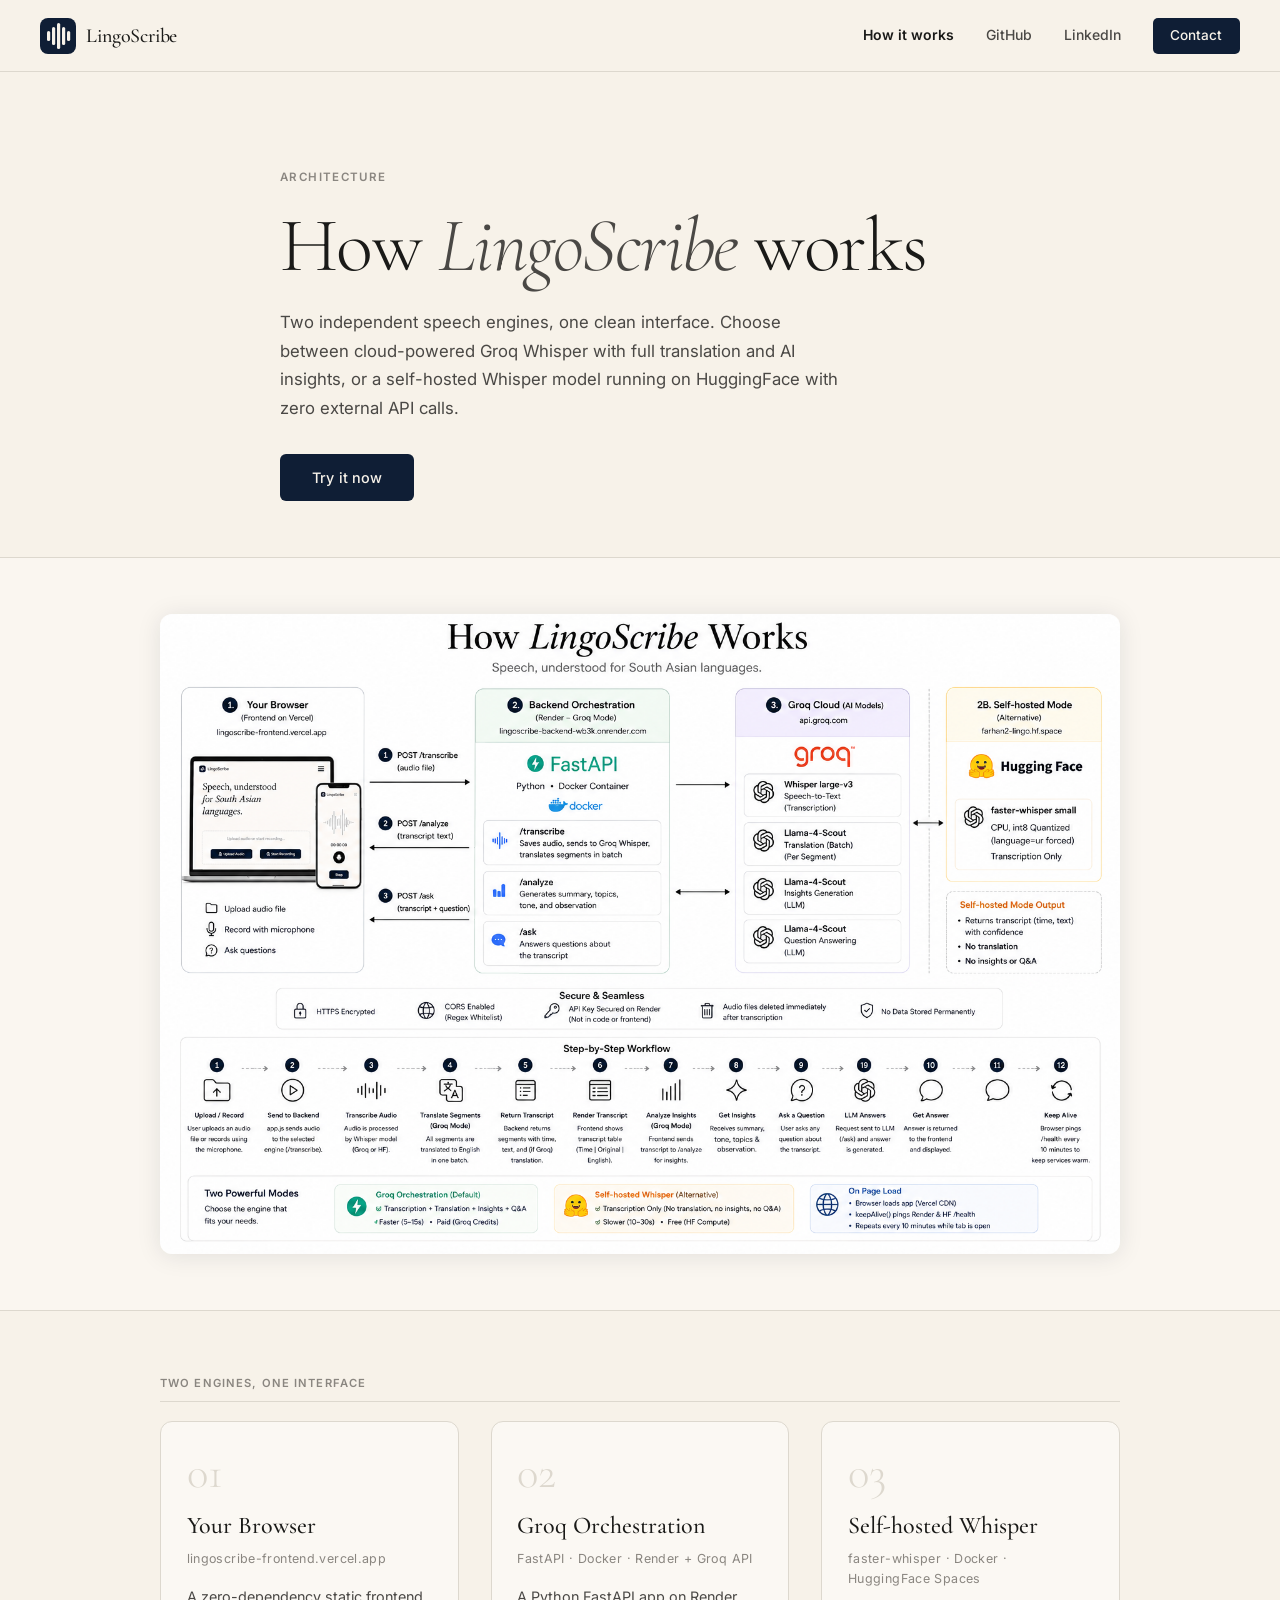
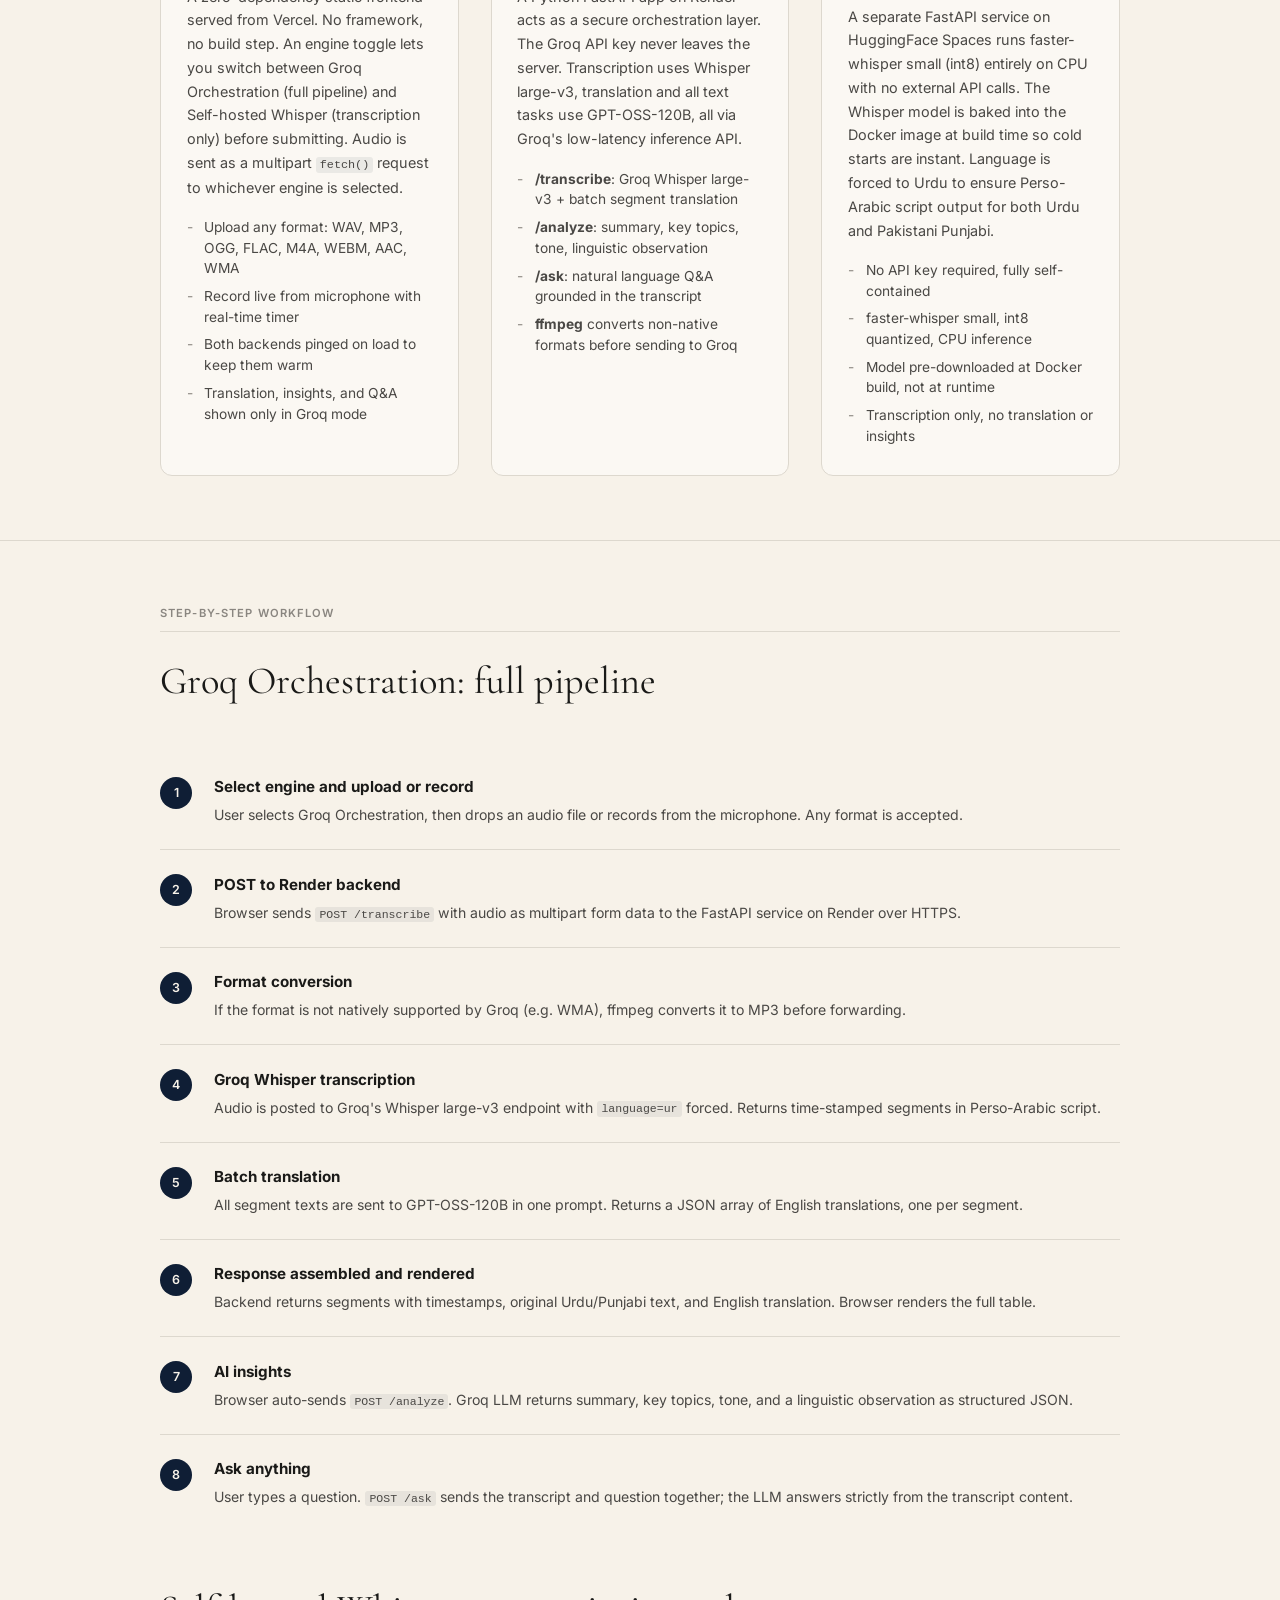
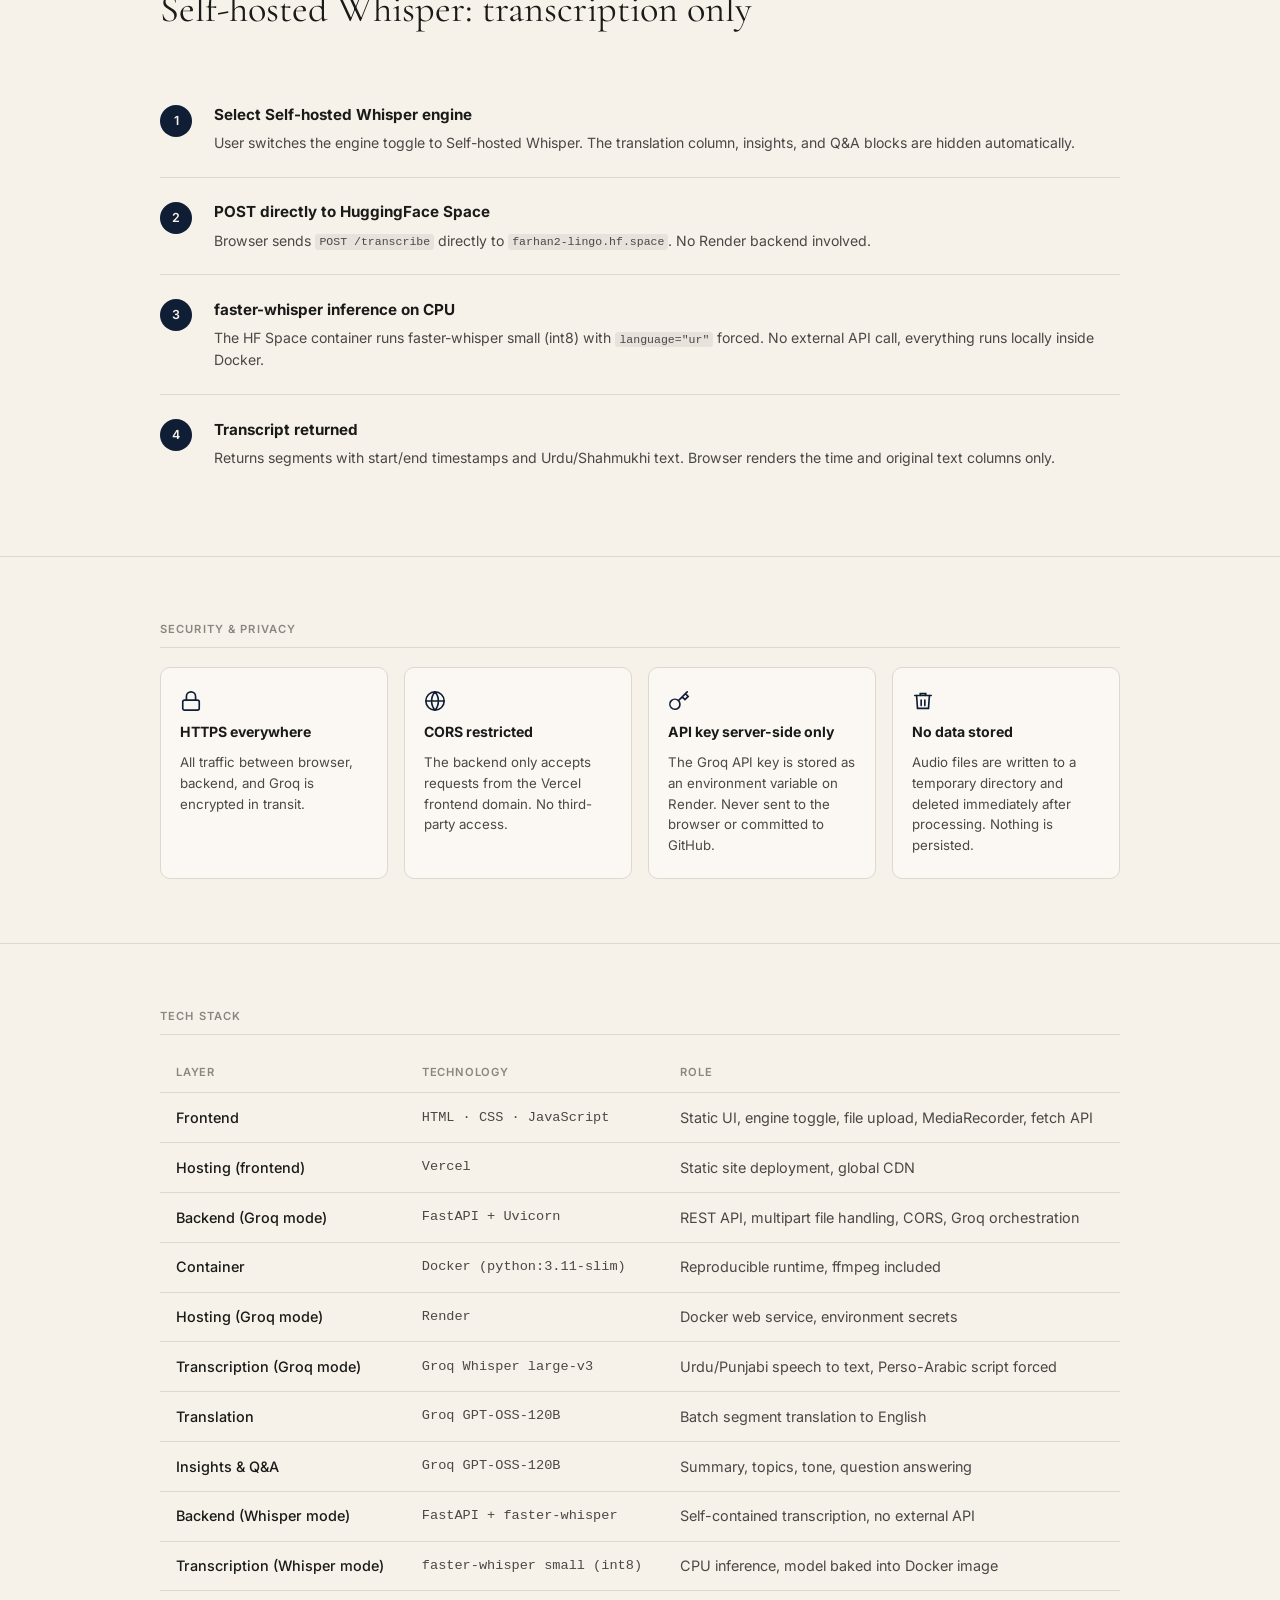
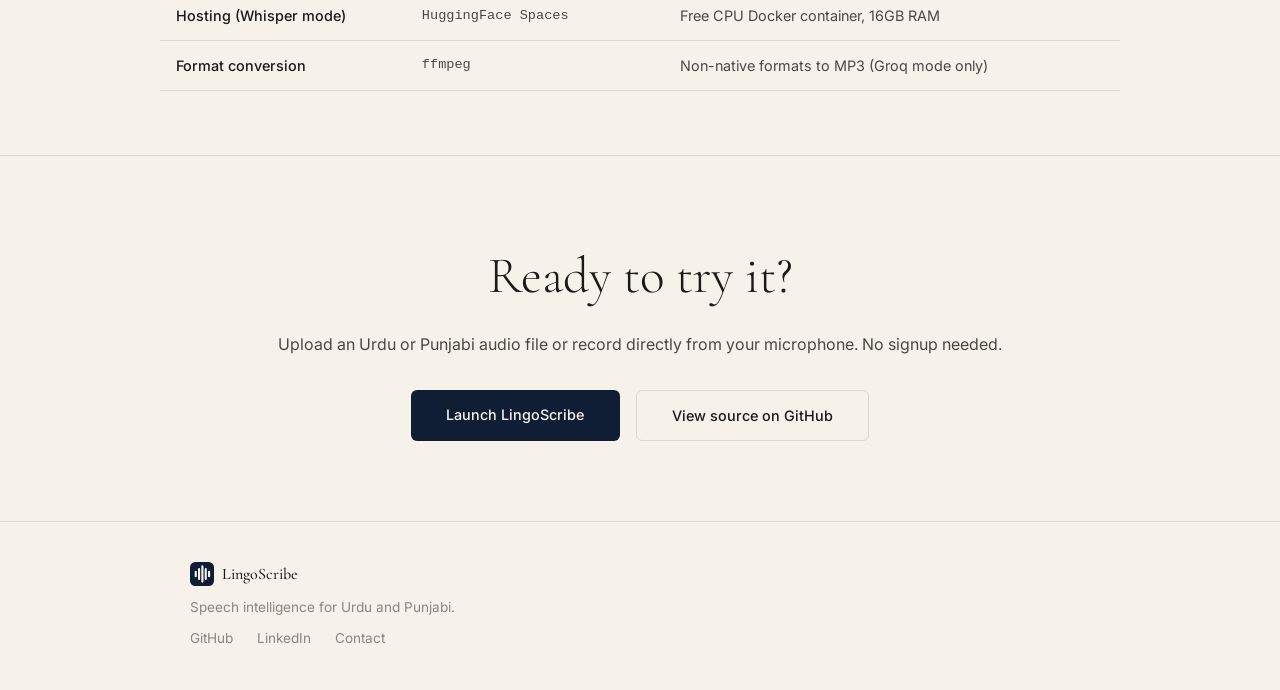
==== commit a6da1dda: "Add new architecture diagram to how-it-works page" ====
--- a/how-it-works.html
+++ b/how-it-works.html
@@ -104,6 +104,18 @@
     </div>
   </section>
 
+
+  <!-- DIAGRAM -->
+  <section class="hiw-diagram-section">
+    <div class="hiw-inner">
+      <img
+        src="architecture-diagram.png"
+        alt="LingoScribe dual-engine architecture: Groq Orchestration and Self-hosted Whisper pipelines"
+        class="hiw-diagram"
+        loading="eager"
+      />
+    </div>
+  </section>
 
   <!-- THREE PILLARS -->
   <section class="hiw-pillars">
